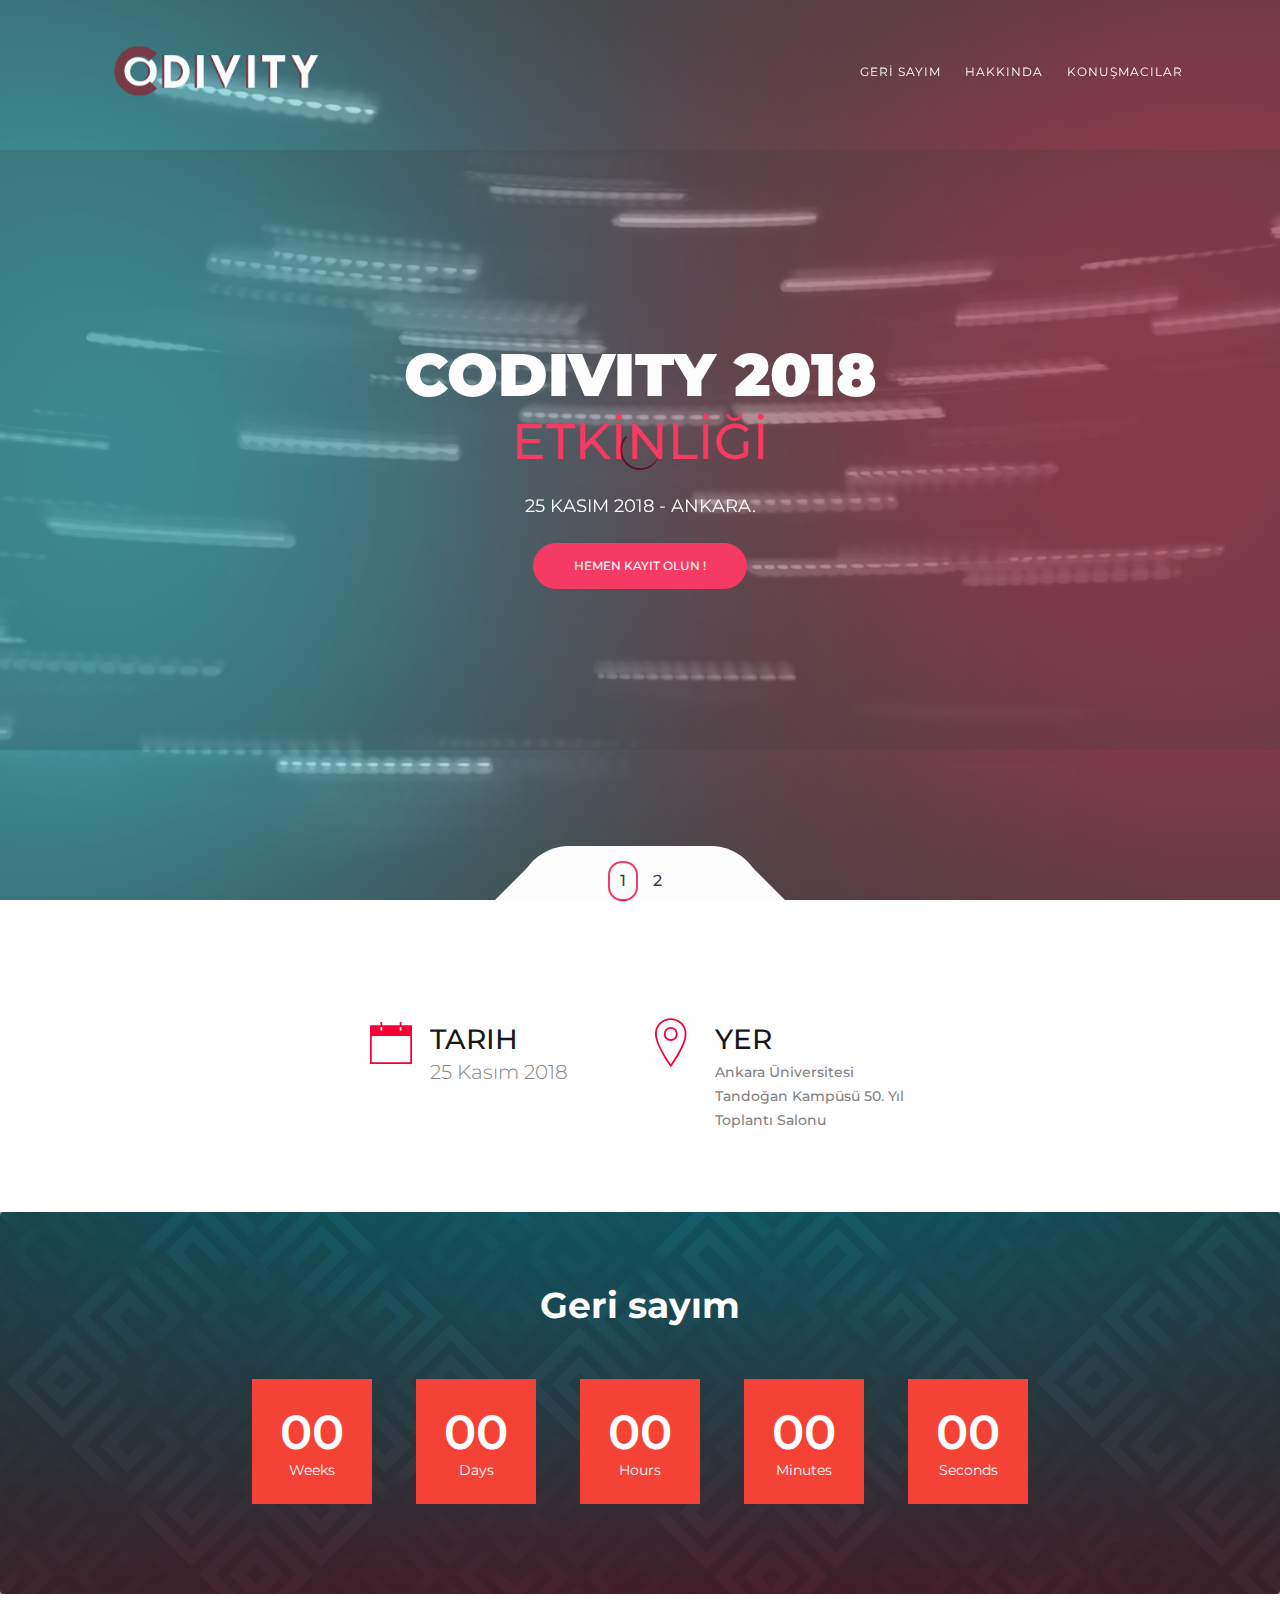
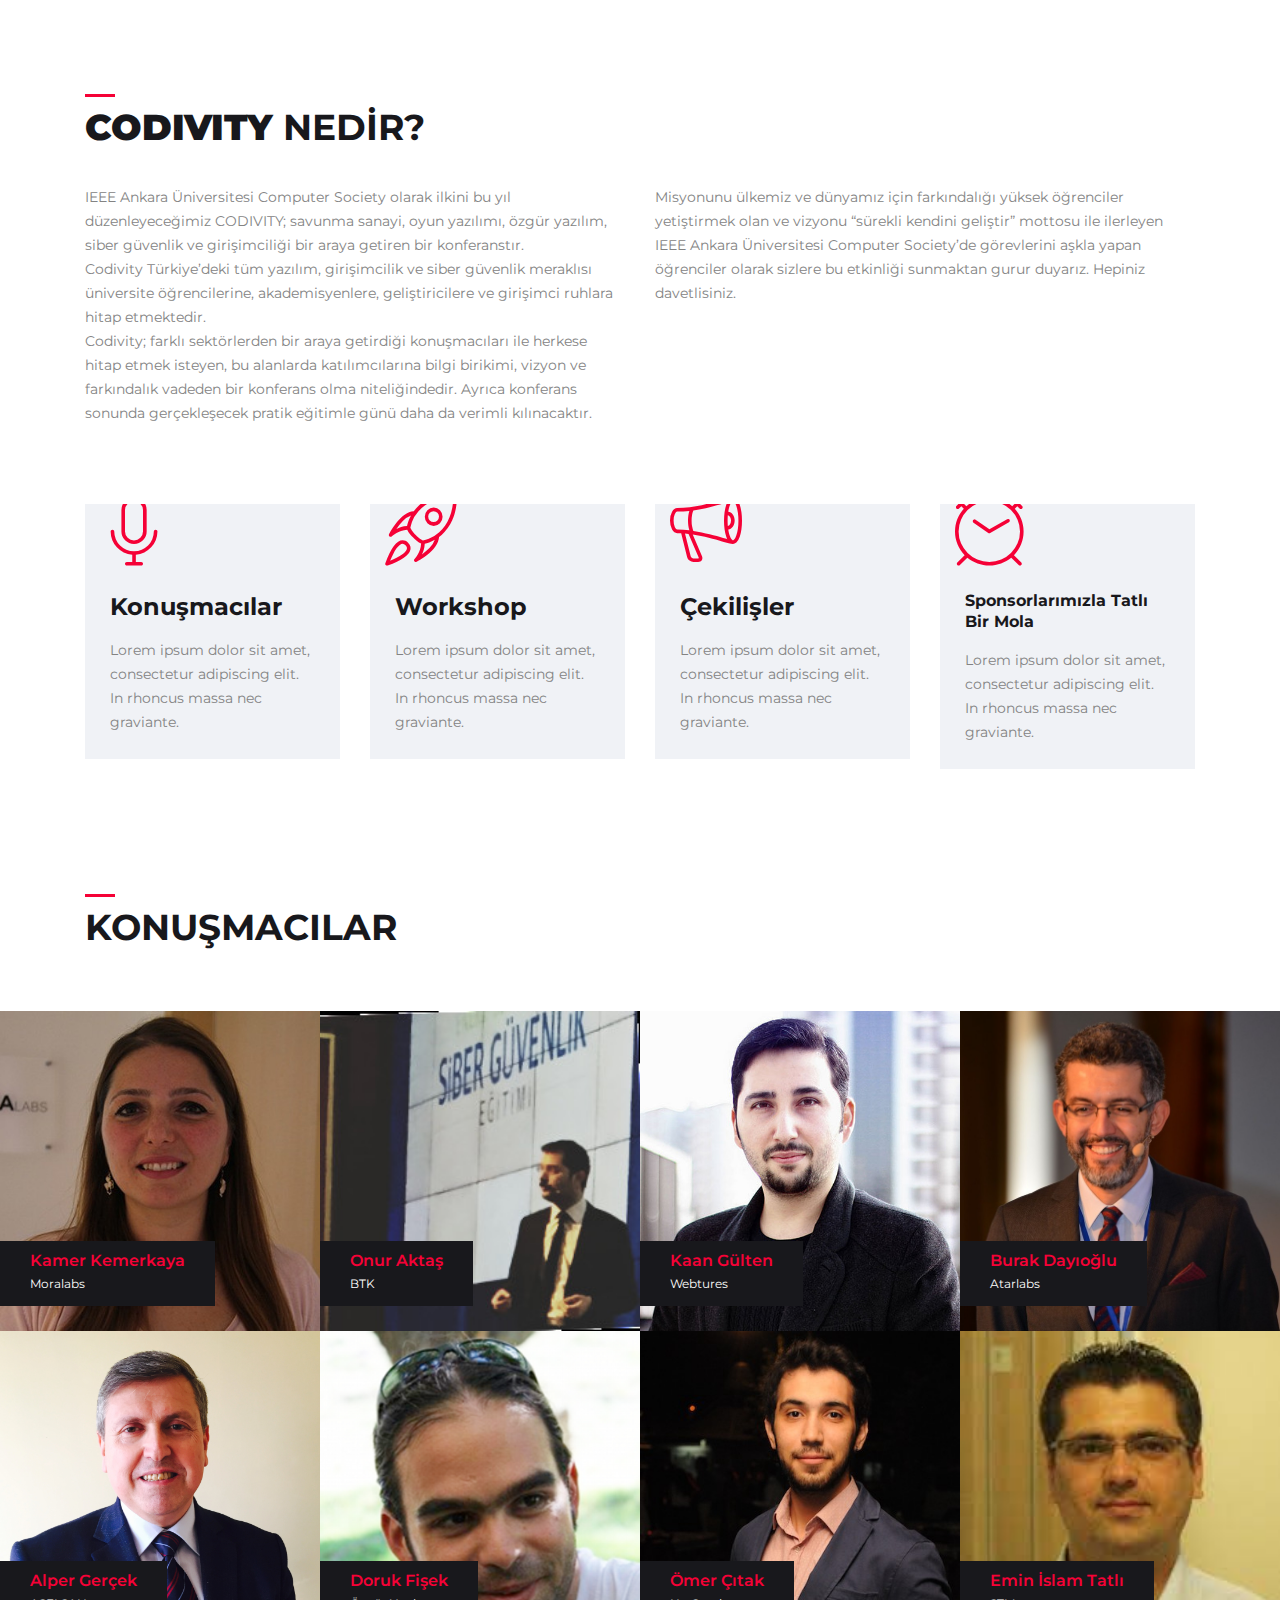
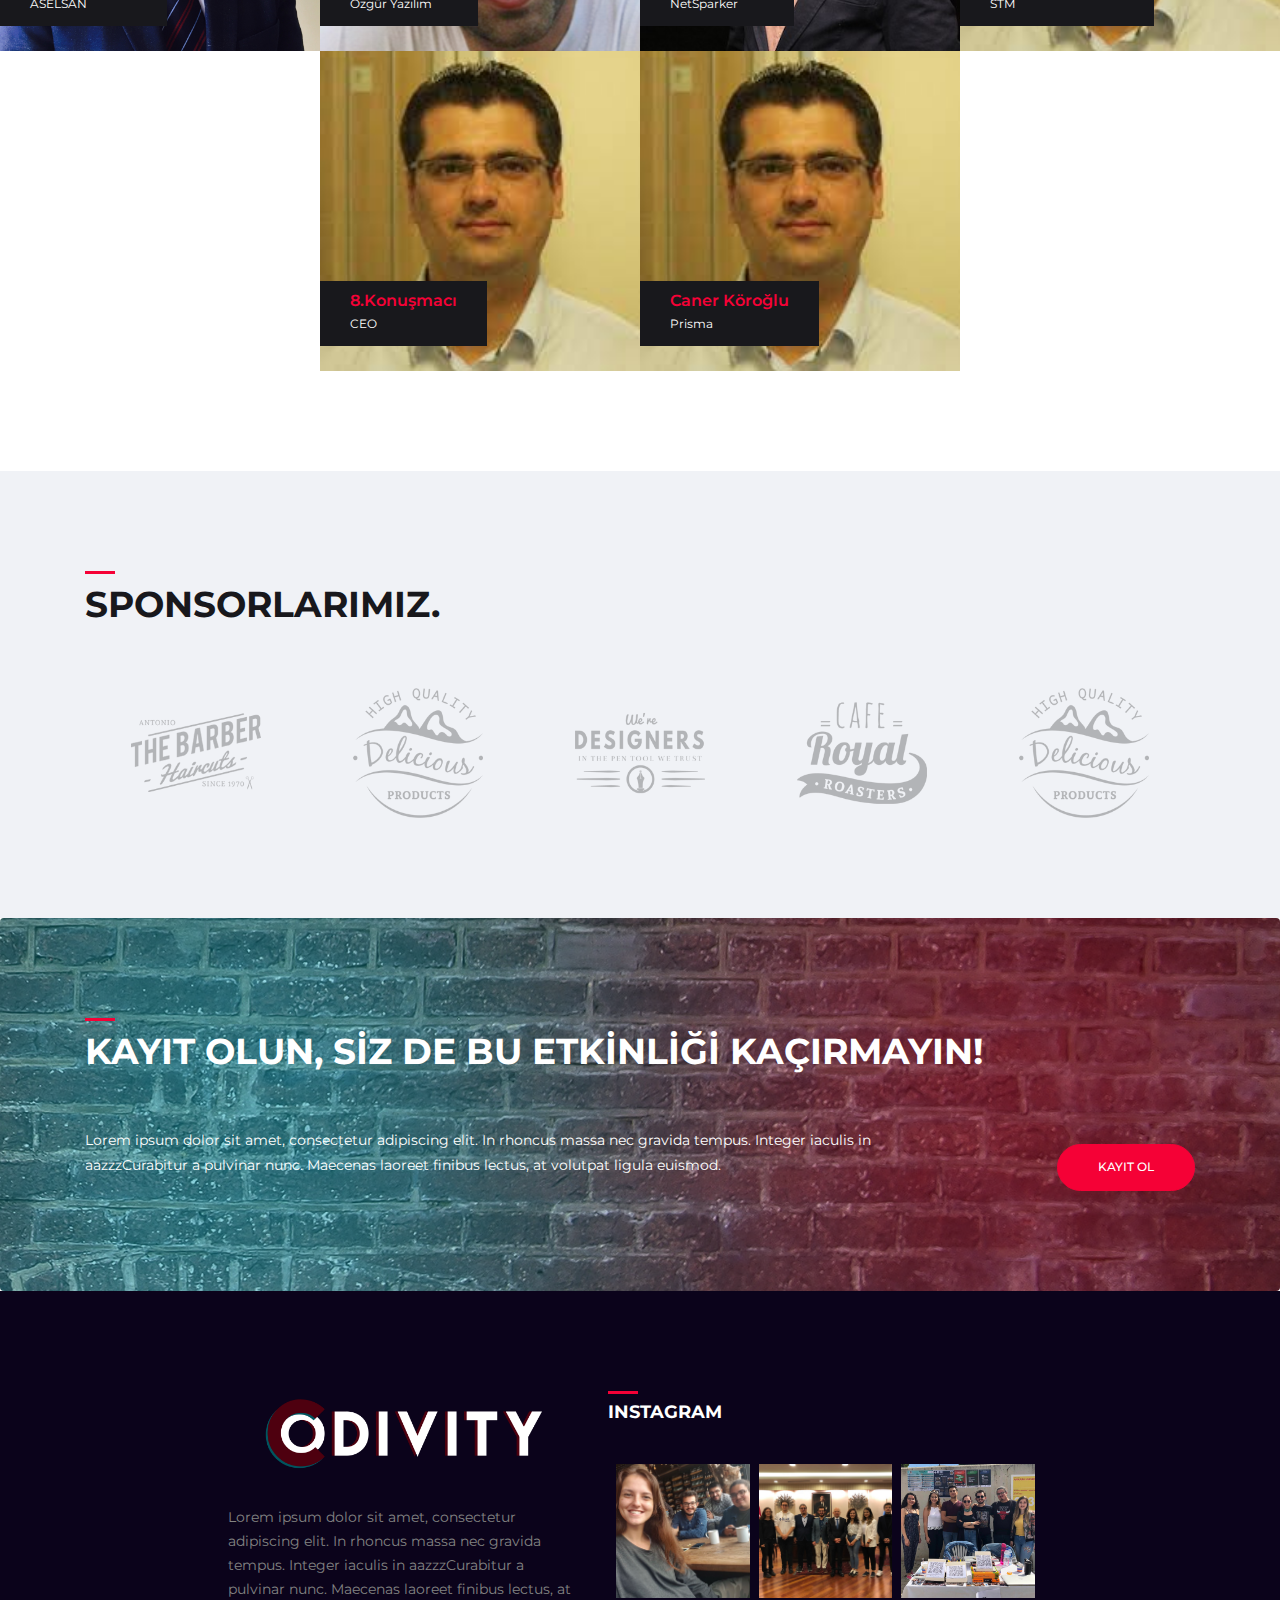
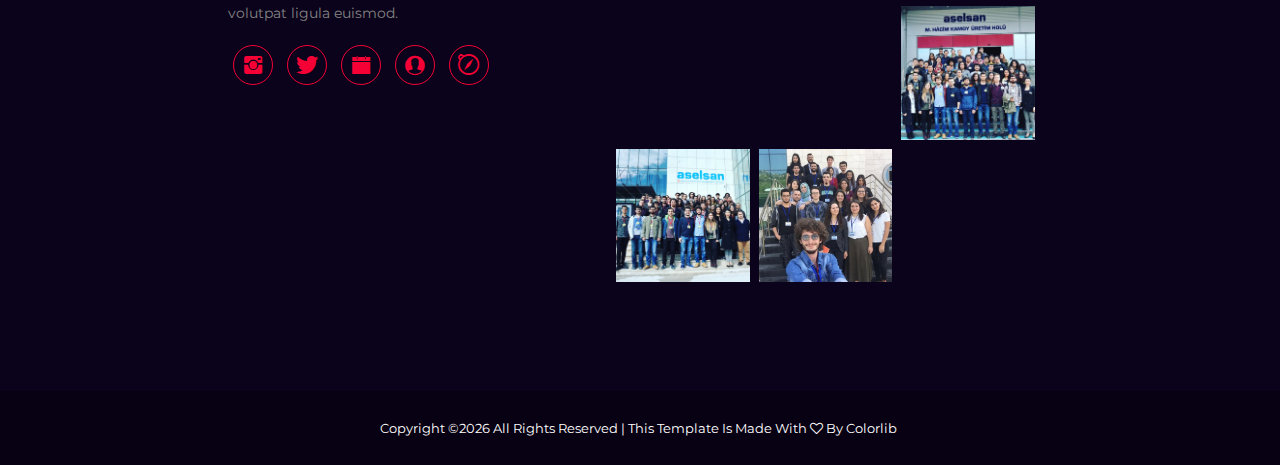
==== index.html @ 84aa6762 "Konuşmacılar" ====
<!DOCTYPE html>
<html lang="en">
<head>
    <!-- ========== Meta Tags ========== -->
    <meta charset="UTF-8">

    <meta name="author" content="ColorLib">
    <meta name="viewport" content="width=device-width, initial-scale=1, maximum-scale=1">
    <!-- ========== Title ========== -->
    <title> Codivity </title>

    <!-- ========== STYLESHEETS ========== -->
    <!-- Bootstrap CSS -->
    <link href="assets/css/bootstrap.min.css" rel="stylesheet">

    <!-- Fonts Icon CSS -->
    <link href="assets/css/font-awesome.min.css" rel="stylesheet">
    <link href="assets/css/et-line.css" rel="stylesheet">
    <link href="assets/css/ionicons.min.css" rel="stylesheet">
    <!-- Carousel CSS -->

    <link href="assets/css/owl.carousel.min.css" rel="stylesheet">
    <link href="assets/css/owl.theme.default.min.css" rel="stylesheet">
    <!-- Animate CSS -->

    <link rel="stylesheet" href="assets/css/animate.min.css">

    <!-- Custom styles for this template -->
    <link href="assets/css/main.css" rel="stylesheet">
</head>
<body>
<div class="loader">
    <div class="loader-outter"></div>
    <div class="loader-inner"></div>
</div>

<!--header start here -->
<header class="header navbar fixed-top navbar-expand-md">
    <div class="container">
        <a class="navbar-brand logo">
            <img src="assets/img/codivity_logo_small.png" alt="Codivity"/>
        </a>
        <button class="navbar-toggler" type="button" data-toggle="collapse" data-target="#headernav" aria-expanded="false" aria-label="Toggle navigation">
            <span class="lnr lnr-text-align-right"></span>
        </button>
        <div class="collapse navbar-collapse flex-sm-row-reverse" id="headernav">
            <ul class=" nav navbar-nav menu">
                <li class="nav-item">
                    <a class="nav-link " href="#C">gerİ sayım</a>
                </li>
                <li class="nav-item">
                    <a class="nav-link " href="#A">Hakkında</a>
                </li>
                <li class="nav-item">
                    <a class="nav-link " href="#S">Konuşmacılar</a>
                </li>
            </ul>
        </div>
    </div>
</header>
<!--header end here-->

<!--cover section slider -->
<section class="home-cover">
    <div class="cover_slider owl-carousel owl-theme">
        <div class="cover_item" style="background: url('assets/img/bg/slider1.png');">
             <div class="slider_content">
                <div class="slider-content-inner">
                    <div class="container">
                        <div class="slider-content-center">
                            <h2 class="cover-title">
                                Codivity 2018
                            </h2>
                            <h3 class="cover-xl-text">Etkİnlİğİ</h3>
                            <p class="cover-date">
                                25 Kasım 2018 - Ankara.
                            </p>
                            <a href="#" class=" btn btn-primary btn-rounded" >
                                Hemen Kayıt Olun !
                            </a>
                        </div>
                    </div>
                </div>
            </div>
        </div>
        <div class="cover_item" style="background: url('assets/img/bg/slider1.png');">
            <div class="slider_content">
                <div class="slider-content-inner">
                    <div class="container">
                        <div class="slider-content-left">
                            <h2 class="cover-title">
                                Aramızda sİzlerİ de
                            </h2>
                            <strong class="cover-xl-text">görmeyİ çok İsterİz.</strong>
                            <p> </p>

                        </div>
                    </div>
                </div>
            </div>
        </div>
    </div>
    <div class="cover_nav">
        <ul class="cover_dots">
            <li class="active" data="0"><span>1</span></li>
            <li  data="1"><span>2</span></li>
            <li  data="2"><span>3</span></li>
        </ul>
    </div>
</section>
<!--cover section slider end -->

<!--event info -->
<section class="pt20 pb80">
    <div class="container">
        <div class="row justify-content-center">
            <div class="col-6 col-md-3  ">
                <div class="icon_box_two">
                    <i class="ion-ios-calendar-outline"></i>
                    <div class="content">

                        <h5 class="box_title" style="font-size: 28px;">
                            Tarih
                        </h5>
                        <p style="font-weight: 300; font-size: 20px;">
                            25 Kasım 2018
                        </p>
                    </div>
                </div>
            </div>

            <div class="col-6 col-md-3  ">
                <div class="icon_box_two">
                    <i class="ion-ios-location-outline"></i>
                    <div class="content">
                        <h5 class="box_title" style="font-size: 28px;">
                            Yer
                        </h5>
                        <p>
                            Ankara Üniversitesi Tandoğan Kampüsü 50. Yıl Toplantı Salonu
                        </p>
                    </div>
                </div>
            </div>
        </div>
    </div>
</section>
<!--event info end -->


<!--event countdown -->
<section id="C"; class="bg-img pt70 pb70" style="background-image: url('assets/img/bg/bg-img1.png');">
    <div class="overlay_dark"></div>
    <div class="container">
        <div class="row justify-content-center">
            <div class="col-12 col-md-10">
                <h3 class="mb30 text-center color-light">Geri sayım</h3>
                <div class="countdown"></div>
            </div>
        </div>
    </div>
</section>
<!--event count down end-->


<!--about the event -->
<section id="A"; class="pt100 pb100">
    <div class="container">
        <div class="section_title">
            <h3 class="title ">
                <b>Codivity</b> Nedİr?
            </h3>
        </div>
        <div class="row justify-content-center">
            <div class="col-12 col-md-6">
                <p>
                        IEEE Ankara Üniversitesi Computer Society olarak ilkini bu yıl düzenleyeceğimiz CODIVITY; savunma sanayi, oyun yazılımı, özgür yazılım, siber güvenlik ve girişimciliği bir araya getiren bir konferanstır. <br>

                        Codivity Türkiye’deki tüm yazılım, girişimcilik ve siber güvenlik meraklısı üniversite öğrencilerine, akademisyenlere, geliştiricilere ve girişimci ruhlara hitap etmektedir. <br>

                        Codivity; farklı sektörlerden bir araya getirdiği konuşmacıları ile herkese hitap etmek isteyen, bu alanlarda katılımcılarına bilgi birikimi, vizyon ve farkındalık vadeden bir konferans olma niteliğindedir. Ayrıca konferans sonunda gerçekleşecek pratik eğitimle günü daha da verimli kılınacaktır. <br>

                         <br>

                </p>
            </div>
            <div class="col-12 col-md-6">
                <p>
                        Misyonunu ülkemiz ve dünyamız için farkındalığı yüksek öğrenciler yetiştirmek olan ve vizyonu “sürekli kendini geliştir” mottosu ile ilerleyen IEEE Ankara Üniversitesi Computer Society’de görevlerini aşkla yapan öğrenciler olarak sizlere bu etkinliği sunmaktan gurur duyarız.
                        Hepiniz davetlisiniz.
                </p>
            </div>
        </div>

        <!--event features-->
        <div class="row justify-content-center mt30">
            <div class="col-12 col-md-6 col-lg-3">
                <div class="icon_box_one">
                    <i class="lnr lnr-mic"></i>
                    <div class="content">
                        <h4>Konuşmacılar</h4>
                        <p>
                            Lorem ipsum dolor sit amet, consectetur adipiscing elit. In rhoncus massa nec graviante.
                        </p>
                    </div>
                </div>
            </div>

            <div class="col-12 col-md-6 col-lg-3">
                <div class="icon_box_one">
                    <i class="lnr lnr-rocket"></i>
                    <div class="content">
                        <h4>Workshop</h4>
                        <p>
                            Lorem ipsum dolor sit amet, consectetur adipiscing elit. In rhoncus massa nec graviante.
                        </p>
                    </div>
                </div>
            </div>

            <div class="col-12 col-md-6 col-lg-3">
                <div class="icon_box_one">
                    <i class="lnr lnr-bullhorn"></i>
                    <div class="content">
                        <h4>Çekilişler</h4>
                        <p>
                            Lorem ipsum dolor sit amet, consectetur adipiscing elit. In rhoncus massa nec graviante.
                        </p>
                    </div>
                </div>
            </div>

            <div class="col-12 col-md-6 col-lg-3">
                <div class="icon_box_one">
                    <i class="lnr lnr-clock"></i>
                    <div class="content">
                        <h4 style="font-size:16px;">Sponsorlarımızla tatlı bir mola</h4>
                        <p style="margin-top:">
                            Lorem ipsum dolor sit amet, consectetur adipiscing elit. In rhoncus massa nec graviante.
                        </p>

                    </div>
                </div>
            </div>
        </div>
        <!--event features end-->
    </div>
</section>
<!--about the event end -->


<!--speaker section-->
<section id="S" class="pb100">
    <div class="container">
        <div class="section_title mb50">
            <h3 class="title">
               Konuşmacılar
            </h3>
        </div>
    </div>
    <div class="row justify-content-center no-gutters">

        <div class="col-md-3 col-sm-6">
            <div class="speaker_box">
                <div class="speaker_img">
                    <a href="https://www.linkedin.com/in/kamerkemerkaya" target=_blank><img src="assets/img/speakers/speaker1.png" alt="speaker name"></a>
                    <div class="info_box">
                        <h5 class="name">Kamer Kemerkaya</h5>
                        <p class="position">Moralabs</p>
                    </div>
                </div>
            </div>
        </div>

        <div class="col-md-3 col-sm-6">
            <div class="speaker_box">
                <div class="speaker_img">
                    <a href="https://www.linkedin.com/in/onuraktas/" target=_blank><img src="assets/img/speakers/speaker2.png" alt="speaker name"></a>
                    <div class="info_box">
                        <h5 class="name">Onur Aktaş</h5>
                        <p class="position">BTK</p>
                    </div>
                </div>
            </div>

        </div>

        <div class="col-md-3 col-sm-6">
            <div class="speaker_box">
                <div class="speaker_img">
                    <a href="https://www.linkedin.com/in/kaangulten" target=_blank><img src="assets/img/speakers/speaker3.png" alt="speaker name"></a>
                    <div class="info_box">
                        <h5 class="name">Kaan Gülten</h5>
                        <p class="position">Webtures</p>
                    </div>
                </div>
            </div>
        </div>

        <div class="col-md-3 col-sm-6">
            <div class="speaker_box">
                <div class="speaker_img">
                    <a href="https://www.linkedin.com/in/burakdayioglu" target=_blank><img src="assets/img/speakers/speaker4.png" alt="speaker name"></a>
                    <div class="info_box">
                        <h5 class="name">Burak Dayıoğlu</h5>
                        <p class="position">Atarlabs</p>
                    </div>
                </div>
            </div>
        </div>

        <div class="col-md-3 col-sm-6">
            <div class="speaker_box">
                <div class="speaker_img">
                    <a href="https://www.linkedin.com/in/alper-gerçek-75536443" target=_blank><img src="assets/img/speakers/speaker5.png" alt="speaker name"></a>
                    <div class="info_box">
                        <h5 class="name">Alper Gerçek</h5>
                        <p class="position">ASELSAN</p>
                    </div>
                </div>
            </div>
        </div>

        <div class="col-md-3 col-sm-6">
            <div class="speaker_box">
                <div class="speaker_img">
                    <a href="https://www.linkedin.com/in/doruk-fişek-b27a4b40" target=_blank><img src="assets/img/speakers/speaker6.png" alt="speaker name"></a>
                    <div class="info_box">
                        <h5 class="name">Doruk Fişek</h5>
                        <p class="position">Özgür Yazılım</p>
                    </div>
                </div>
            </div>
        </div>

        <div class="col-md-3 col-sm-6">
            <div class="speaker_box">
                <div class="speaker_img">
                    <a href="https://www.linkedin.com/in/ömer-çıtak-45a0386b" target=_blank><img src="assets/img/speakers/speaker7.png" alt="speaker name"></a>
                    <div class="info_box">
                        <h5 class="name">Ömer Çıtak</h5>
                        <p class="position">NetSparker</p>
                    </div>
                </div>
            </div>
        </div>

        <div class="col-md-3 col-sm-6">
            <div class="speaker_box">
                <div class="speaker_img">
                    <a href="#" target=_blank><img src="assets/img/speakers/speaker8.png" alt="speaker name"></a>
                    <div class="info_box">
                        <h5 class="name">Emin İslam Tatlı</h5>
                        <p class="position">STM</p>
                    </div>
                </div>
            </div>
        </div>

        <div class="col-md-3 col-sm-6">
          <div class="speaker_box">
              <div class="speaker_img">
                  <a href="#" target=_blank><img src="assets/img/speakers/speaker8.png" alt="speaker name"></a>
                  <div class="info_box">
                      <h5 class="name">8.Konuşmacı</h5>
                      <p class="position">CEO</p>
                  </div>
              </div>
          </div>
        </div>

        <div class="col-md-3 col-sm-6">
          <div class="speaker_box">
              <div class="speaker_img">
                  <a href="https://www.linkedin.com/in/cnrkrglu" target=_blank><img src="assets/img/speakers/speaker8.png" alt="speaker name"></a>
                  <div class="info_box">
                      <h5 class="name">Caner Köroğlu</h5>
                      <p class="position">Prisma</p>
                  </div>
              </div>
          </div>
        </div>
      </div>
</section>
<!--speaker section end -->

<!--brands section -->
<section class="bg-gray pt100 pb100">
    <div class="container">
        <div class="section_title mb50">
            <h3 class="title">
                Sponsorlarımız.
            </h3>
        </div>
        <div class="brand_carousel owl-carousel">
            <div class="brand_item text-center">
                <img src="assets/img/brands/b1.png" alt="brand">
            </div>
            <div class="brand_item text-center">
                <img src="assets/img/brands/b2.png" alt="brand">
            </div>

            <div class="brand_item text-center">
                <img src="assets/img/brands/b3.png" alt="brand">
            </div>
            <div class="brand_item text-center">
                <img src="assets/img/brands/b4.png" alt="brand">
            </div>
            <div class="brand_item text-center">
                <img src="assets/img/brands/b5.png" alt="brand">
            </div>
        </div>
    </div>
</section>
<!--brands section end-->

<!--get tickets section -->
<section class="bg-img pt100 pb100" style="background-image: url('assets/img/bg/tickets1.png');">
    <div class="container">
        <div class="section_title mb30">
            <h3 class="title color-light">
                Kayıt olun, sİz de bu etkİnlİğİ kaçırmayın!
            </h3>
        </div>
        <div class="row justify-content-center align-items-center">
            <div class="col-md-9 text-md-left text-center color-light">
                Lorem ipsum dolor sit amet, consectetur adipiscing elit. In rhoncus massa nec gravida tempus. Integer iaculis in aazzzCurabitur a pulvinar nunc. Maecenas laoreet finibus lectus, at volutpat ligula euismod.
            </div>
            <div class="col-md-3 text-md-right text-center">
                <a href="#" class="btn btn-primary btn-rounded mt30">Kayıt Ol</a>
            </div>
        </div>
    </div>
</section>
<!--get tickets section end-->

<!--footer start -->
<footer>
    <div class="container">
        <div class="row justify-content-center">

            <div class="col-md-4 col-12">
                <div class="footer_box">
                    <div class="footer_header">
                        <div class="footer_logo">
                            <img src="assets/img/codivity_logo_small.png" alt="logo">
                        </div>
                    </div>
                    <div class="footer_box_body">
                        <p>
                            Lorem ipsum dolor sit amet, consectetur adipiscing elit. In rhoncus massa nec gravida tempus. Integer iaculis in aazzzCurabitur a pulvinar nunc. Maecenas laoreet finibus lectus, at volutpat ligula euismod.
                        </p>
                        <ul class="footer_social">
                            <li>
                                <a href="https://www.instagram.com/ieee.ankara.cs" target = "_blank"><i class="ion-social-instagram"></i></a>
                            </li>
                            <li>
                                <a href="https://www.twitter.com/ieee_ankara_cs" target = "_blank"><i class="ion-social-twitter"></i></a>
                            </li>
                            <li>
                                <a href="#"><i class="ion-ios-calendar"></i></a>
                            </li>
                            <li>
                                <a href="#"><i class="ion-ios-contact"></i></a>
                            </li>
                            <li>
                                <a href="https://www.google.com.tr/maps/place/Ankara+University+Faculty+of+Pharmacy/@39.9356781,32.8324509,17z/data=!3m1!4b1!4m5!3m4!1s0x14d34ee65082c647:0xb838db77431fdbea!8m2!3d39.9356781!4d32.8346396" target = "_blank"><i class="ion-compass"></i></a>
                            </li>
                        </ul>
                    </div>
                </div>
            </div>

            <div class="col-12 col-md-5">
                <div class="footer_box">
                    <div class="footer_header">
                        <h4 class="footer_title">
                            instagram
                        </h4>
                    </div>
                    <div class="footer_box_body">
                        <ul class="instagram_list">
                            <li>
                                <a href="https://www.instagram.com/p/Bo3kLGNnGhm/?taken-by=ieee.ankara.cs">
                                    <img src="assets/img/cleander/inst1.png" alt="instagram">
                                </a>
                            </li>
                            <li>
                                <a href="https://www.instagram.com/p/Bo_qmfmnFxr/?taken-by=ieee.ankara.cs">
                                    <img src="assets/img/cleander/inst2.png" alt="instagram">
                                </a>
                            </li>
                            <li>
                                <a href="https://www.instagram.com/p/BoQ2RjinAdV/?taken-by=ieee.ankara.cs">
                                    <img src="assets/img/cleander/inst3.png" alt="instagram">
                                </a>
                            </li>
                            <li>
                                <a href="https://www.instagram.com/p/BgZSJXiDM5F/?taken-by=ieee.ankara.cs">
                                    <img src="assets/img/cleander/inst4.png" alt="instagram">
                                </a>
                            </li>
                            <li>
                                <a href="https://www.instagram.com/p/BcdKLSYFII-/?taken-by=ieee.ankara.cs">
                                    <img src="assets/img/cleander/inst5.png" alt="instagram">
                                </a>
                            </li>
                            <li>
                                <a href="https://www.instagram.com/p/BgZSJXiDM5F/?taken-by=ieee.ankara.cs">
                                    <img src="assets/img/cleander/inst6.png" alt="instagram">
                                </a>
                            </li>
                        </ul>
                    </div>
                </div>
            </div>
        </div>
    </div>
</footer>
<div class="copyright_footer">
    <div class="container">
        <div class="row justify-content-center">
            <div class="col-md-6 col-12">
                <p><!-- Link back to Colorlib can't be removed. Template is licensed under CC BY 3.0. -->
Copyright &copy;<script>document.write(new Date().getFullYear());</script> All rights reserved | This template is made with <i class="fa fa-heart-o" aria-hidden="true"></i> by <a href="https://colorlib.com" target="_blank">Colorlib</a>
<!-- Link back to Colorlib can't be removed. Template is licensed under CC BY 3.0. --></p>
        </div>
    </div>
</div>
<!--footer end -->

<!-- jquery -->
<script src="assets/js/jquery.min.js"></script>
<!-- bootstrap -->
<script src="assets/js/popper.js"></script>
<script src="assets/js/bootstrap.min.js"></script>
<script src="assets/js/waypoints.min.js"></script>
<!--slick carousel -->
<script src="assets/js/owl.carousel.min.js"></script>
<!--parallax -->
<script src="assets/js/parallax.min.js"></script>
<!--Counter up -->
<script src="assets/js/jquery.counterup.min.js"></script>
<!--Counter down -->
<script src="assets/js/jquery.countdown.min.js"></script>
<!-- WOW JS -->
<script src="assets/js/wow.min.js"></script>
<!-- Custom js -->
<script src="assets/js/main.js"></script>
</body>
</html>
---- assets/css/et-line.css ----
@font-face{font-family:et-line;src:url(../fonts/et-line.eot);src:url(../fonts/et-line.eot?#iefix) format('embedded-opentype'),url(../fonts/et-line.woff) format('woff'),url(../fonts/et-line.ttf) format('truetype'),url(../fonts/et-line.svg#et-line) format('svg');font-weight:400;font-style:normal}[data-icon]:before{font-family:et-line;content:attr(data-icon);speak:none;font-weight:400;font-variant:normal;text-transform:none;line-height:1;-webkit-font-smoothing:antialiased;-moz-osx-font-smoothing:grayscale;display:inline-block}.icon-adjustments,.icon-alarmclock,.icon-anchor,.icon-aperture,.icon-attachment,.icon-bargraph,.icon-basket,.icon-beaker,.icon-bike,.icon-book-open,.icon-briefcase,.icon-browser,.icon-calendar,.icon-camera,.icon-caution,.icon-chat,.icon-circle-compass,.icon-clipboard,.icon-clock,.icon-cloud,.icon-compass,.icon-desktop,.icon-dial,.icon-document,.icon-documents,.icon-download,.icon-dribbble,.icon-edit,.icon-envelope,.icon-expand,.icon-facebook,.icon-flag,.icon-focus,.icon-gears,.icon-genius,.icon-gift,.icon-global,.icon-globe,.icon-googleplus,.icon-grid,.icon-happy,.icon-hazardous,.icon-heart,.icon-hotairballoon,.icon-hourglass,.icon-key,.icon-laptop,.icon-layers,.icon-lifesaver,.icon-lightbulb,.icon-linegraph,.icon-linkedin,.icon-lock,.icon-magnifying-glass,.icon-map,.icon-map-pin,.icon-megaphone,.icon-mic,.icon-mobile,.icon-newspaper,.icon-notebook,.icon-paintbrush,.icon-paperclip,.icon-pencil,.icon-phone,.icon-picture,.icon-pictures,.icon-piechart,.icon-presentation,.icon-pricetags,.icon-printer,.icon-profile-female,.icon-profile-male,.icon-puzzle,.icon-quote,.icon-recycle,.icon-refresh,.icon-ribbon,.icon-rss,.icon-sad,.icon-scissors,.icon-scope,.icon-search,.icon-shield,.icon-speedometer,.icon-strategy,.icon-streetsign,.icon-tablet,.icon-target,.icon-telescope,.icon-toolbox,.icon-tools,.icon-tools-2,.icon-trophy,.icon-tumblr,.icon-twitter,.icon-upload,.icon-video,.icon-wallet,.icon-wine{font-family:et-line;speak:none;font-style:normal;font-weight:400;font-variant:normal;text-transform:none;line-height:1;-webkit-font-smoothing:antialiased;-moz-osx-font-smoothing:grayscale;display:inline-block}.icon-mobile:before{content:"\e000"}.icon-laptop:before{content:"\e001"}.icon-desktop:before{content:"\e002"}.icon-tablet:before{content:"\e003"}.icon-phone:before{content:"\e004"}.icon-document:before{content:"\e005"}.icon-documents:before{content:"\e006"}.icon-search:before{content:"\e007"}.icon-clipboard:before{content:"\e008"}.icon-newspaper:before{content:"\e009"}.icon-notebook:before{content:"\e00a"}.icon-book-open:before{content:"\e00b"}.icon-browser:before{content:"\e00c"}.icon-calendar:before{content:"\e00d"}.icon-presentation:before{content:"\e00e"}.icon-picture:before{content:"\e00f"}.icon-pictures:before{content:"\e010"}.icon-video:before{content:"\e011"}.icon-camera:before{content:"\e012"}.icon-printer:before{content:"\e013"}.icon-toolbox:before{content:"\e014"}.icon-briefcase:before{content:"\e015"}.icon-wallet:before{content:"\e016"}.icon-gift:before{content:"\e017"}.icon-bargraph:before{content:"\e018"}.icon-grid:before{content:"\e019"}.icon-expand:before{content:"\e01a"}.icon-focus:before{content:"\e01b"}.icon-edit:before{content:"\e01c"}.icon-adjustments:before{content:"\e01d"}.icon-ribbon:before{content:"\e01e"}.icon-hourglass:before{content:"\e01f"}.icon-lock:before{content:"\e020"}.icon-megaphone:before{content:"\e021"}.icon-shield:before{content:"\e022"}.icon-trophy:before{content:"\e023"}.icon-flag:before{content:"\e024"}.icon-map:before{content:"\e025"}.icon-puzzle:before{content:"\e026"}.icon-basket:before{content:"\e027"}.icon-envelope:before{content:"\e028"}.icon-streetsign:before{content:"\e029"}.icon-telescope:before{content:"\e02a"}.icon-gears:before{content:"\e02b"}.icon-key:before{content:"\e02c"}.icon-paperclip:before{content:"\e02d"}.icon-attachment:before{content:"\e02e"}.icon-pricetags:before{content:"\e02f"}.icon-lightbulb:before{content:"\e030"}.icon-layers:before{content:"\e031"}.icon-pencil:before{content:"\e032"}.icon-tools:before{content:"\e033"}.icon-tools-2:before{content:"\e034"}.icon-scissors:before{content:"\e035"}.icon-paintbrush:before{content:"\e036"}.icon-magnifying-glass:before{content:"\e037"}.icon-circle-compass:before{content:"\e038"}.icon-linegraph:before{content:"\e039"}.icon-mic:before{content:"\e03a"}.icon-strategy:before{content:"\e03b"}.icon-beaker:before{content:"\e03c"}.icon-caution:before{content:"\e03d"}.icon-recycle:before{content:"\e03e"}.icon-anchor:before{content:"\e03f"}.icon-profile-male:before{content:"\e040"}.icon-profile-female:before{content:"\e041"}.icon-bike:before{content:"\e042"}.icon-wine:before{content:"\e043"}.icon-hotairballoon:before{content:"\e044"}.icon-globe:before{content:"\e045"}.icon-genius:before{content:"\e046"}.icon-map-pin:before{content:"\e047"}.icon-dial:before{content:"\e048"}.icon-chat:before{content:"\e049"}.icon-heart:before{content:"\e04a"}.icon-cloud:before{content:"\e04b"}.icon-upload:before{content:"\e04c"}.icon-download:before{content:"\e04d"}.icon-target:before{content:"\e04e"}.icon-hazardous:before{content:"\e04f"}.icon-piechart:before{content:"\e050"}.icon-speedometer:before{content:"\e051"}.icon-global:before{content:"\e052"}.icon-compass:before{content:"\e053"}.icon-lifesaver:before{content:"\e054"}.icon-clock:before{content:"\e055"}.icon-aperture:before{content:"\e056"}.icon-quote:before{content:"\e057"}.icon-scope:before{content:"\e058"}.icon-alarmclock:before{content:"\e059"}.icon-refresh:before{content:"\e05a"}.icon-happy:before{content:"\e05b"}.icon-sad:before{content:"\e05c"}.icon-facebook:before{content:"\e05d"}.icon-twitter:before{content:"\e05e"}.icon-googleplus:before{content:"\e05f"}.icon-rss:before{content:"\e060"}.icon-tumblr:before{content:"\e061"}.icon-linkedin:before{content:"\e062"}.icon-dribbble:before{content:"\e063"}
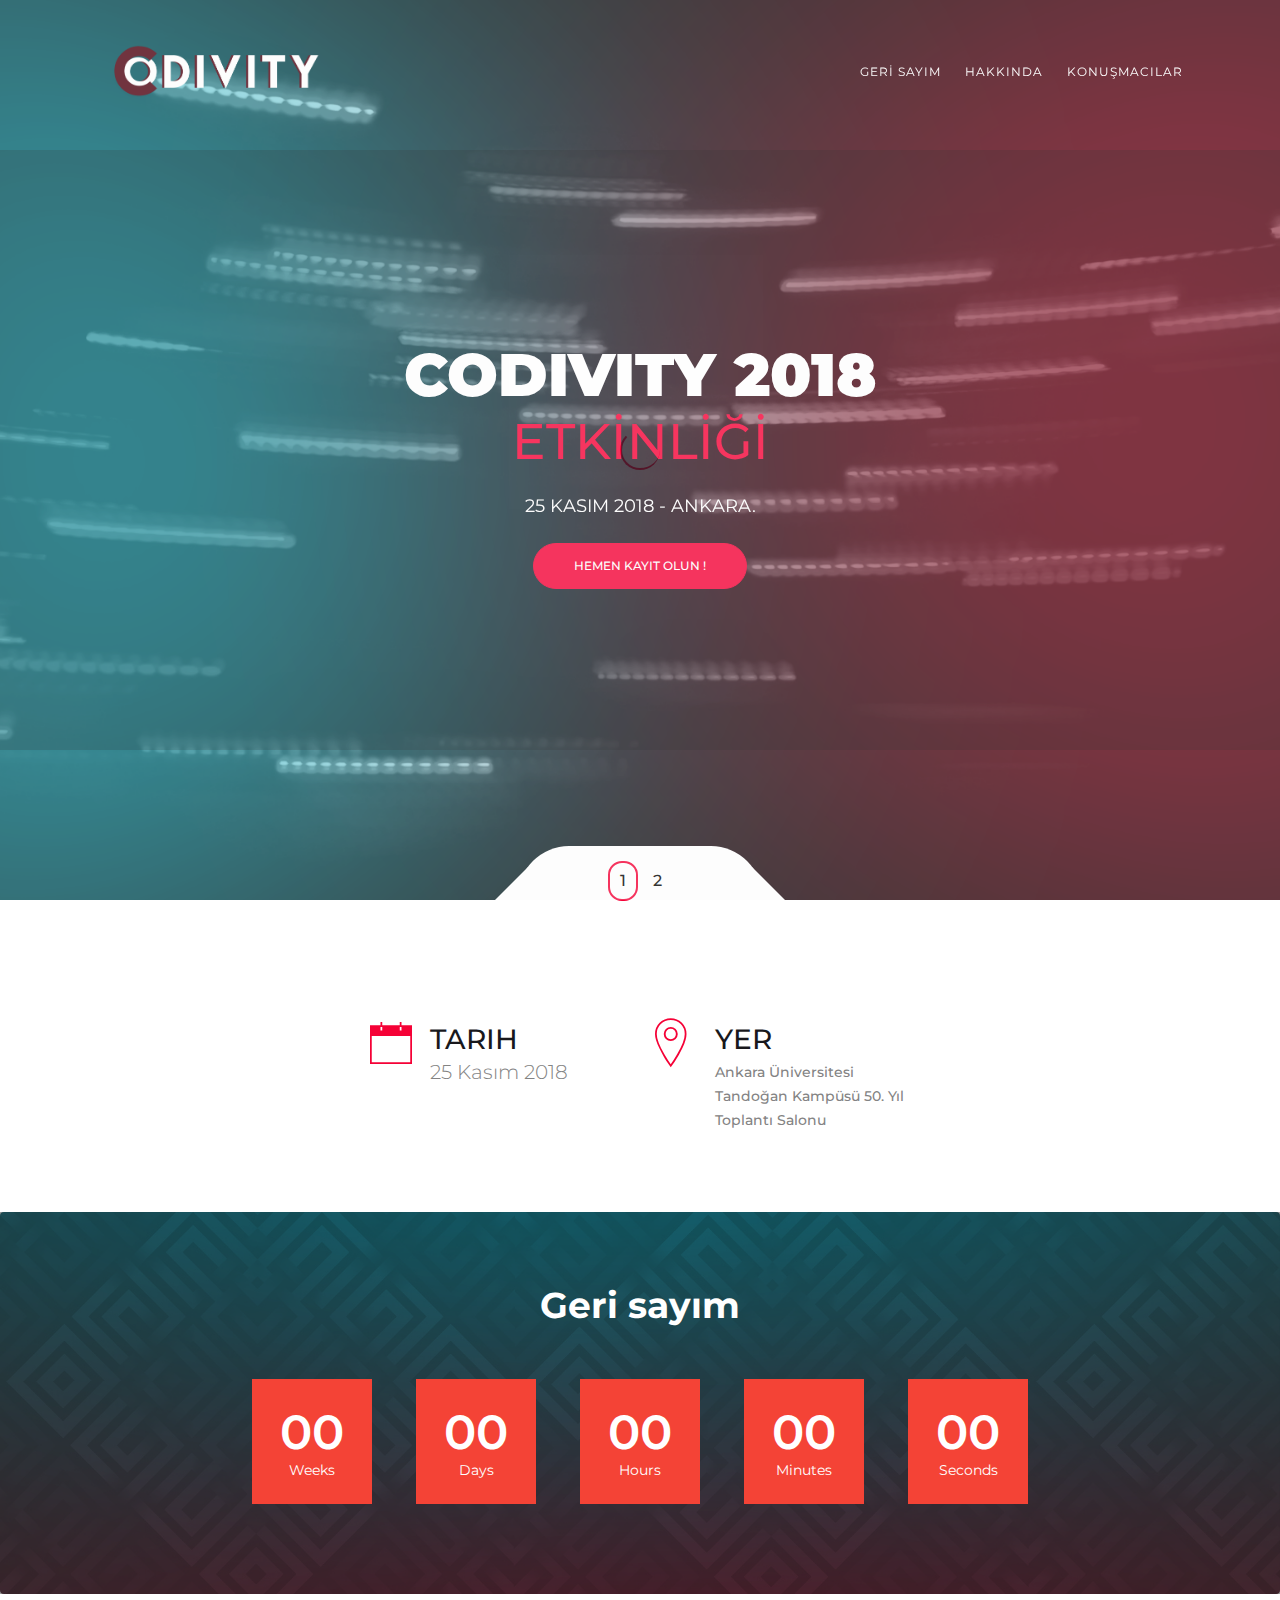
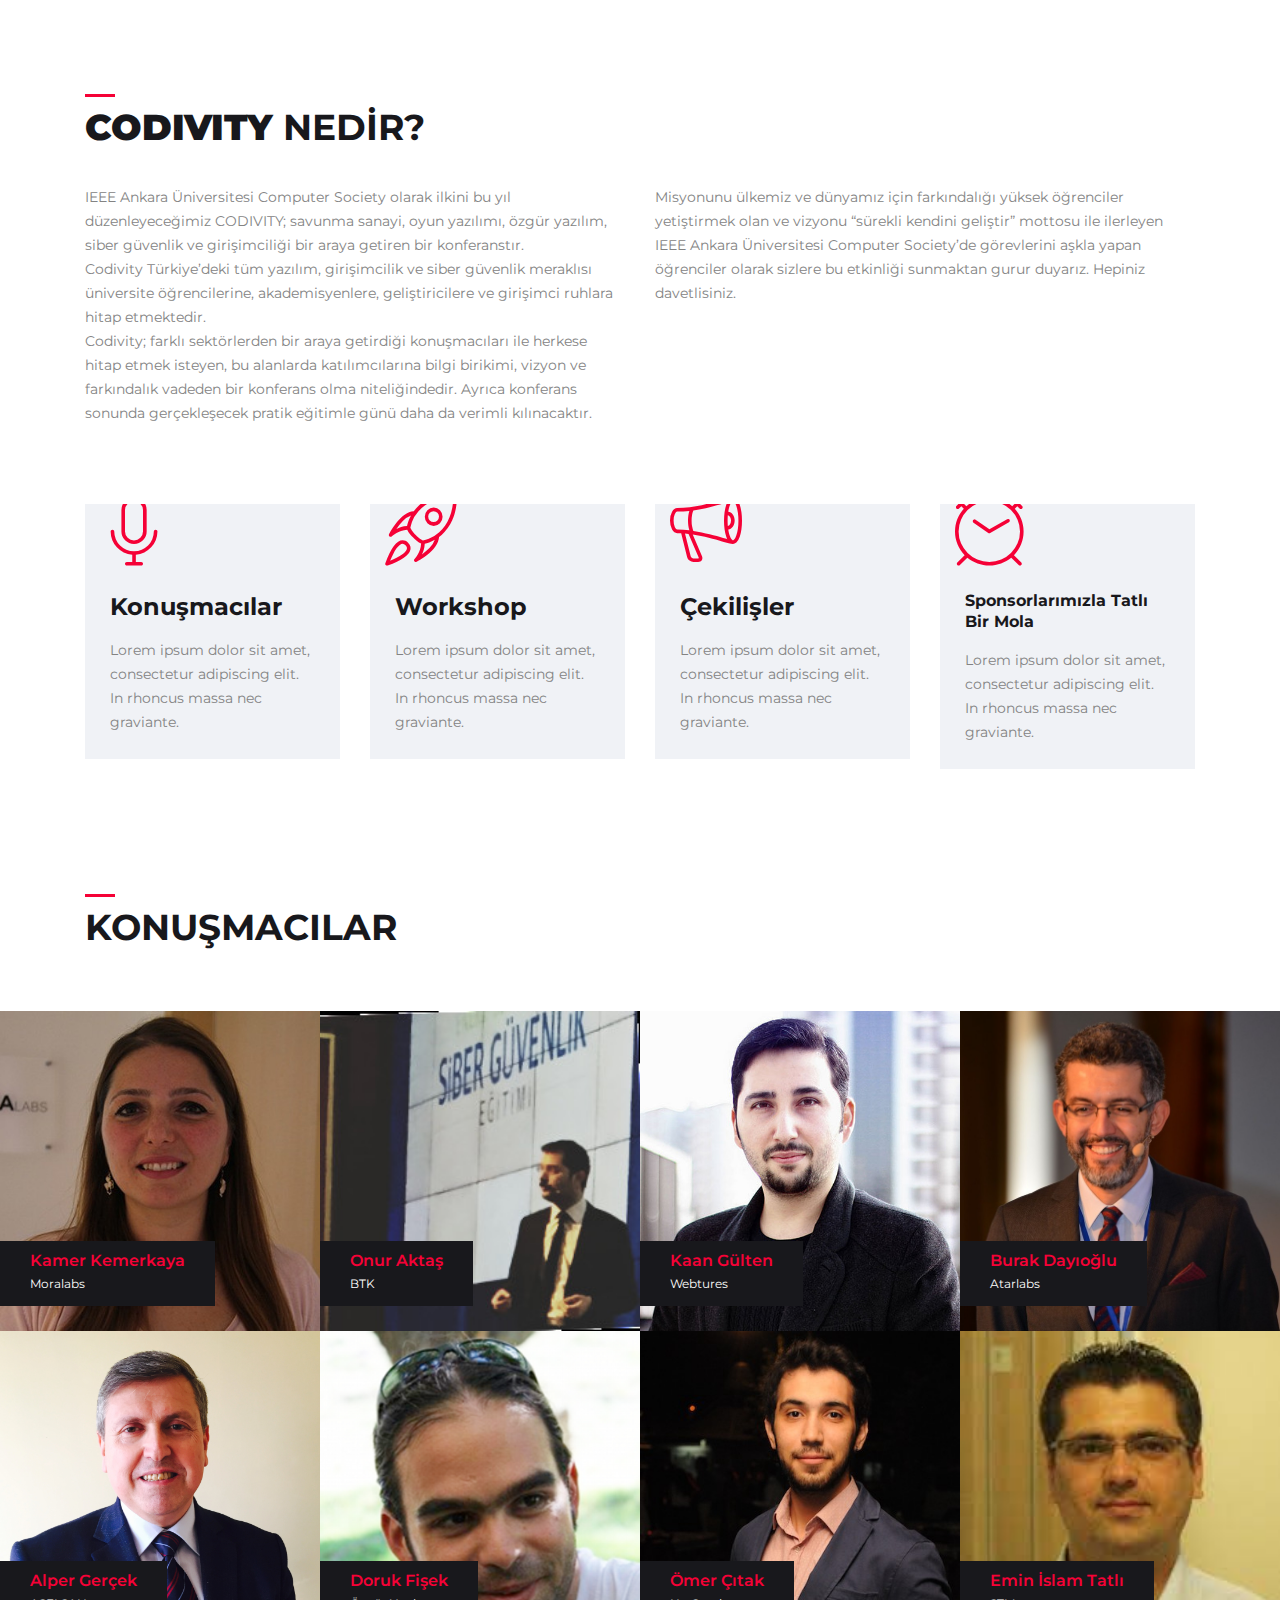
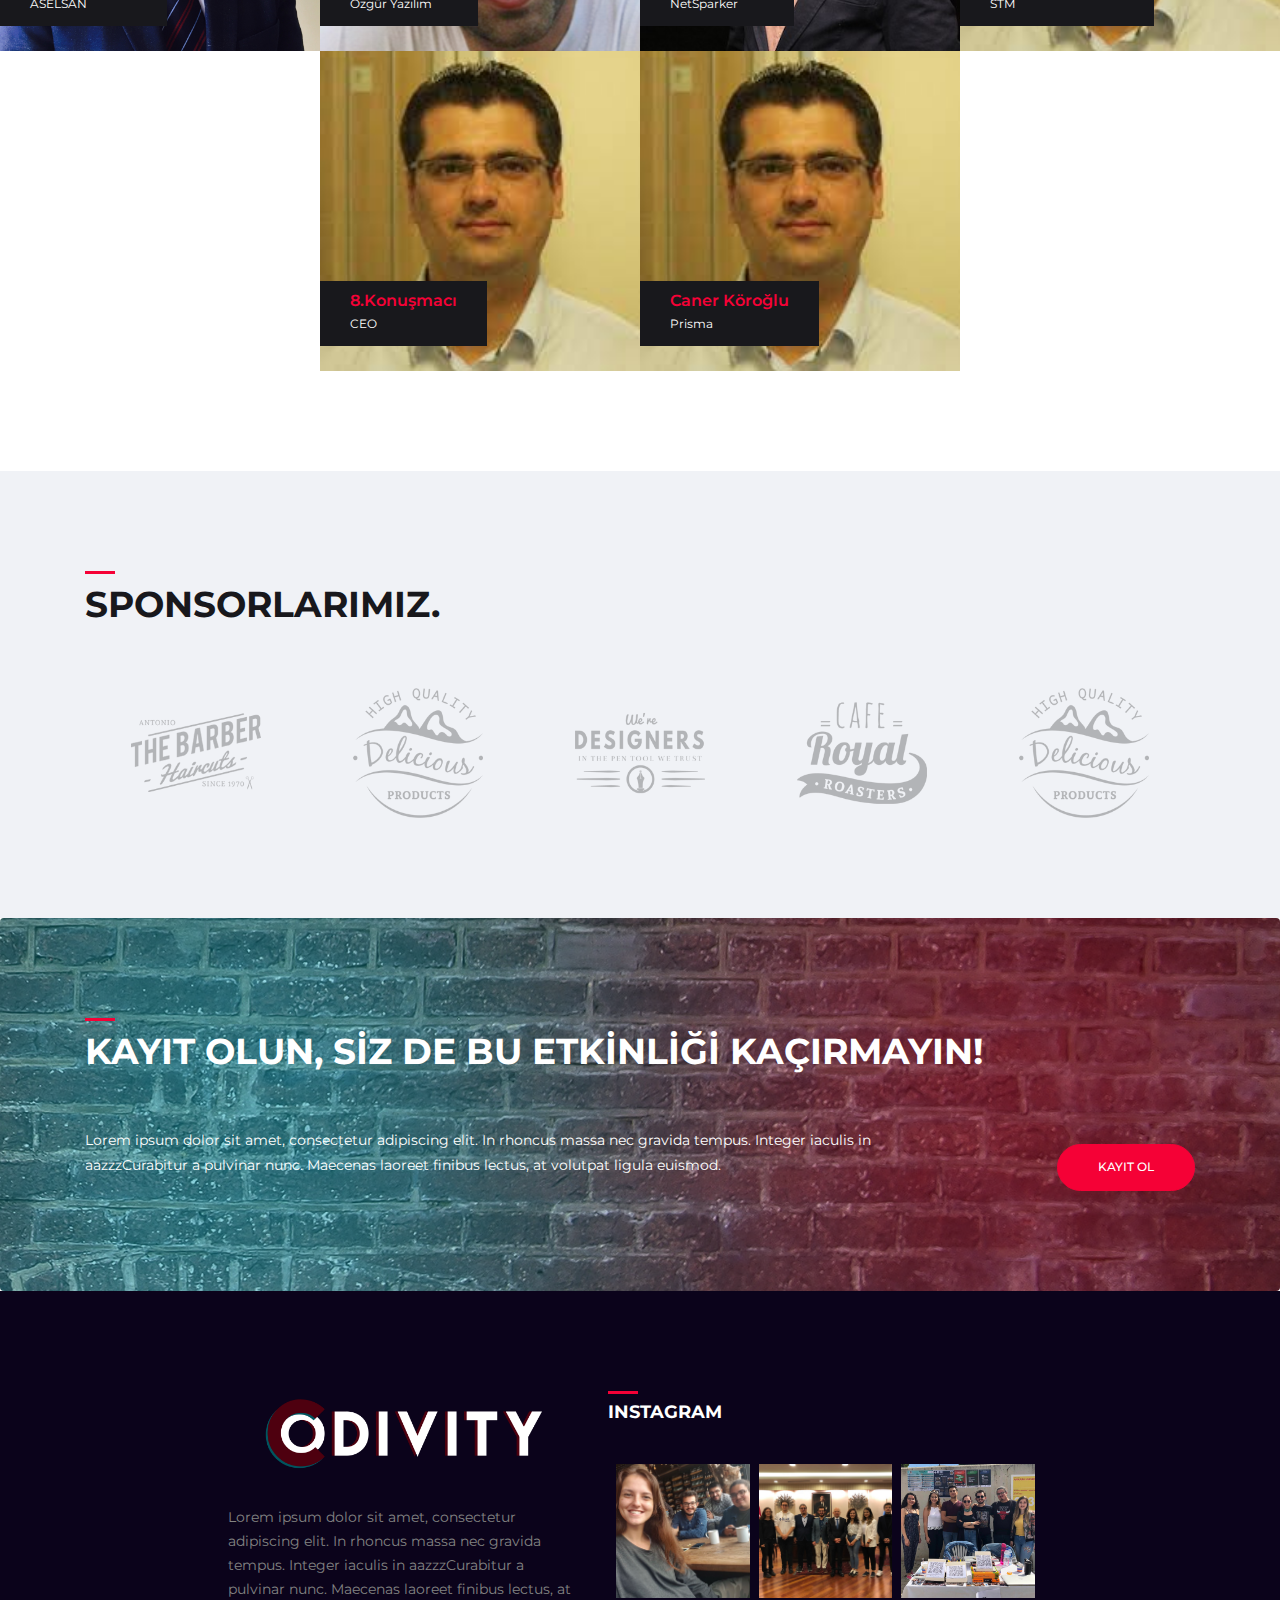
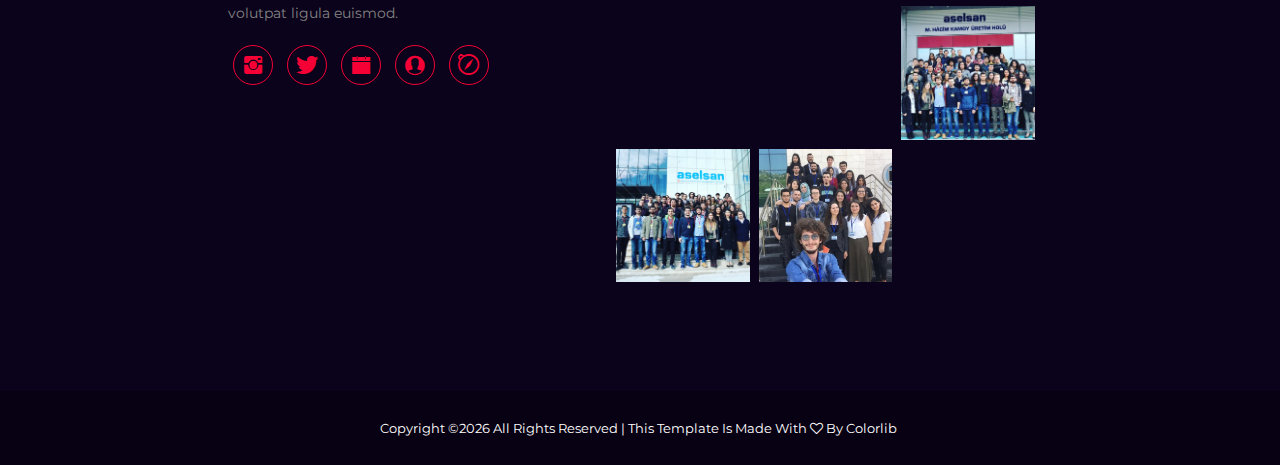
==== commit bfd5293d: "Merge branch 'origin/branch-2' of https://github.com/codivityankara/codivity.org into origin/branch-" ====
--- a/index.html
+++ b/index.html
@@ -8,6 +8,7 @@
     <meta name="viewport" content="width=device-width, initial-scale=1, maximum-scale=1">
     <!-- ========== Title ========== -->
     <title> Codivity </title>
+    <link rel="icon" href="assets/img/logo/codivity_logo_small">
 
     <!-- ========== STYLESHEETS ========== -->
     <!-- Bootstrap CSS -->
@@ -38,7 +39,7 @@
 <header class="header navbar fixed-top navbar-expand-md">
     <div class="container">
         <a class="navbar-brand logo">
-            <img src="assets/img/codivity_logo_small.png" alt="Codivity"/>
+            <img src="assets/img/logo/codivity_logo.png" alt="Codivity"/>
         </a>
         <button class="navbar-toggler" type="button" data-toggle="collapse" data-target="#headernav" aria-expanded="false" aria-label="Toggle navigation">
             <span class="lnr lnr-text-align-right"></span>
@@ -63,7 +64,7 @@
 <!--cover section slider -->
 <section class="home-cover">
     <div class="cover_slider owl-carousel owl-theme">
-        <div class="cover_item" style="background: url('assets/img/bg/slider1.png');">
+        <div class="cover_item" style="background: url('assets/img/arkaplan/slider1.png');">
              <div class="slider_content">
                 <div class="slider-content-inner">
                     <div class="container">
@@ -75,7 +76,7 @@
                             <p class="cover-date">
                                 25 Kasım 2018 - Ankara.
                             </p>
-                            <a href="#" class=" btn btn-primary btn-rounded" >
+                            <a href="https://www.eventbrite.com/e/codivity-tickets-51568210907" class=" btn btn-primary btn-rounded" >
                                 Hemen Kayıt Olun !
                             </a>
                         </div>
@@ -83,7 +84,7 @@
                 </div>
             </div>
         </div>
-        <div class="cover_item" style="background: url('assets/img/bg/slider1.png');">
+        <div class="cover_item" style="background: url('assets/img/arkaplan/slider1.png');">
             <div class="slider_content">
                 <div class="slider-content-inner">
                     <div class="container">
@@ -149,7 +150,7 @@
 
 
 <!--event countdown -->
-<section id="C"; class="bg-img pt70 pb70" style="background-image: url('assets/img/bg/bg-img1.png');">
+<section id="C"; class="bg-img pt70 pb70" style="background-image: url('assets/img/arkaplan/bg-img1.png');">
     <div class="overlay_dark"></div>
     <div class="container">
         <div class="row justify-content-center">
@@ -263,7 +264,7 @@
         <div class="col-md-3 col-sm-6">
             <div class="speaker_box">
                 <div class="speaker_img">
-                    <a href="https://www.linkedin.com/in/kamerkemerkaya" target=_blank><img src="assets/img/speakers/speaker1.png" alt="speaker name"></a>
+                    <a href="https://www.linkedin.com/in/kamerkemerkaya" target=_blank><img src="assets/img/konusmacilar/speaker1.png" alt="speaker name"></a>
                     <div class="info_box">
                         <h5 class="name">Kamer Kemerkaya</h5>
                         <p class="position">Moralabs</p>
@@ -275,7 +276,7 @@
         <div class="col-md-3 col-sm-6">
             <div class="speaker_box">
                 <div class="speaker_img">
-                    <a href="https://www.linkedin.com/in/onuraktas/" target=_blank><img src="assets/img/speakers/speaker2.png" alt="speaker name"></a>
+                    <a href="https://www.linkedin.com/in/onuraktas/" target=_blank><img src="assets/img/konusmacilar/speaker2.png" alt="speaker name"></a>
                     <div class="info_box">
                         <h5 class="name">Onur Aktaş</h5>
                         <p class="position">BTK</p>
@@ -288,7 +289,7 @@
         <div class="col-md-3 col-sm-6">
             <div class="speaker_box">
                 <div class="speaker_img">
-                    <a href="https://www.linkedin.com/in/kaangulten" target=_blank><img src="assets/img/speakers/speaker3.png" alt="speaker name"></a>
+                    <a href="https://www.linkedin.com/in/kaangulten" target=_blank><img src="assets/img/konusmacilar/speaker3.png" alt="speaker name"></a>
                     <div class="info_box">
                         <h5 class="name">Kaan Gülten</h5>
                         <p class="position">Webtures</p>
@@ -300,7 +301,7 @@
         <div class="col-md-3 col-sm-6">
             <div class="speaker_box">
                 <div class="speaker_img">
-                    <a href="https://www.linkedin.com/in/burakdayioglu" target=_blank><img src="assets/img/speakers/speaker4.png" alt="speaker name"></a>
+                    <a href="https://www.linkedin.com/in/burakdayioglu" target=_blank><img src="assets/img/konusmacilar/speaker4.png" alt="speaker name"></a>
                     <div class="info_box">
                         <h5 class="name">Burak Dayıoğlu</h5>
                         <p class="position">Atarlabs</p>
@@ -312,7 +313,7 @@
         <div class="col-md-3 col-sm-6">
             <div class="speaker_box">
                 <div class="speaker_img">
-                    <a href="https://www.linkedin.com/in/alper-gerçek-75536443" target=_blank><img src="assets/img/speakers/speaker5.png" alt="speaker name"></a>
+                    <a href="https://www.linkedin.com/in/alper-gerçek-75536443" target=_blank><img src="assets/img/konusmacilar/speaker5.png" alt="speaker name"></a>
                     <div class="info_box">
                         <h5 class="name">Alper Gerçek</h5>
                         <p class="position">ASELSAN</p>
@@ -324,7 +325,7 @@
         <div class="col-md-3 col-sm-6">
             <div class="speaker_box">
                 <div class="speaker_img">
-                    <a href="https://www.linkedin.com/in/doruk-fişek-b27a4b40" target=_blank><img src="assets/img/speakers/speaker6.png" alt="speaker name"></a>
+                    <a href="https://www.linkedin.com/in/doruk-fişek-b27a4b40" target=_blank><img src="assets/img/konusmacilar/speaker6.png" alt="speaker name"></a>
                     <div class="info_box">
                         <h5 class="name">Doruk Fişek</h5>
                         <p class="position">Özgür Yazılım</p>
@@ -336,7 +337,7 @@
         <div class="col-md-3 col-sm-6">
             <div class="speaker_box">
                 <div class="speaker_img">
-                    <a href="https://www.linkedin.com/in/ömer-çıtak-45a0386b" target=_blank><img src="assets/img/speakers/speaker7.png" alt="speaker name"></a>
+                    <a href="https://www.linkedin.com/in/ömer-çıtak-45a0386b" target=_blank><img src="assets/img/konusmacilar/speaker7.png" alt="speaker name"></a>
                     <div class="info_box">
                         <h5 class="name">Ömer Çıtak</h5>
                         <p class="position">NetSparker</p>
@@ -348,7 +349,7 @@
         <div class="col-md-3 col-sm-6">
             <div class="speaker_box">
                 <div class="speaker_img">
-                    <a href="#" target=_blank><img src="assets/img/speakers/speaker8.png" alt="speaker name"></a>
+                    <a href="#" target=_blank><img src="assets/img/konusmacilar/speaker8.png" alt="speaker name"></a>
                     <div class="info_box">
                         <h5 class="name">Emin İslam Tatlı</h5>
                         <p class="position">STM</p>
@@ -360,7 +361,7 @@
         <div class="col-md-3 col-sm-6">
           <div class="speaker_box">
               <div class="speaker_img">
-                  <a href="#" target=_blank><img src="assets/img/speakers/speaker8.png" alt="speaker name"></a>
+                  <a href="#" target=_blank><img src="assets/img/konusmacilar/speaker8.png" alt="speaker name"></a>
                   <div class="info_box">
                       <h5 class="name">8.Konuşmacı</h5>
                       <p class="position">CEO</p>
@@ -372,7 +373,7 @@
         <div class="col-md-3 col-sm-6">
           <div class="speaker_box">
               <div class="speaker_img">
-                  <a href="https://www.linkedin.com/in/cnrkrglu" target=_blank><img src="assets/img/speakers/speaker8.png" alt="speaker name"></a>
+                  <a href="https://www.linkedin.com/in/cnrkrglu" target=_blank><img src="assets/img/konusmacilar/speaker8.png" alt="speaker name"></a>
                   <div class="info_box">
                       <h5 class="name">Caner Köroğlu</h5>
                       <p class="position">Prisma</p>
@@ -384,7 +385,7 @@
 </section>
 <!--speaker section end -->
 
-<!--brands section -->
+<!--sponsorlar section -->
 <section class="bg-gray pt100 pb100">
     <div class="container">
         <div class="section_title mb50">
@@ -394,28 +395,28 @@
         </div>
         <div class="brand_carousel owl-carousel">
             <div class="brand_item text-center">
-                <img src="assets/img/brands/b1.png" alt="brand">
+                <img src="assets/img/sponsorlar/b1.png" alt="brand">
             </div>
             <div class="brand_item text-center">
-                <img src="assets/img/brands/b2.png" alt="brand">
+                <img src="assets/img/sponsorlar/b2.png" alt="brand">
             </div>
 
             <div class="brand_item text-center">
-                <img src="assets/img/brands/b3.png" alt="brand">
+                <img src="assets/img/sponsorlar/b3.png" alt="brand">
             </div>
             <div class="brand_item text-center">
-                <img src="assets/img/brands/b4.png" alt="brand">
+                <img src="assets/img/sponsorlar/b4.png" alt="brand">
             </div>
             <div class="brand_item text-center">
-                <img src="assets/img/brands/b5.png" alt="brand">
-            </div>
-        </div>
-    </div>
-</section>
-<!--brands section end-->
+                <img src="assets/img/sponsorlar/b5.png" alt="brand">
+            </div>
+        </div>
+    </div>
+</section>
+<!--sponsorlar section end-->
 
 <!--get tickets section -->
-<section class="bg-img pt100 pb100" style="background-image: url('assets/img/bg/tickets1.png');">
+<section class="bg-img pt100 pb100" style="background-image: url('assets/img/arkaplan/tickets1.png');">
     <div class="container">
         <div class="section_title mb30">
             <h3 class="title color-light">
@@ -427,7 +428,7 @@
                 Lorem ipsum dolor sit amet, consectetur adipiscing elit. In rhoncus massa nec gravida tempus. Integer iaculis in aazzzCurabitur a pulvinar nunc. Maecenas laoreet finibus lectus, at volutpat ligula euismod.
             </div>
             <div class="col-md-3 text-md-right text-center">
-                <a href="#" class="btn btn-primary btn-rounded mt30">Kayıt Ol</a>
+                <a href="https://www.eventbrite.com/e/codivity-tickets-51568210907" class="btn btn-primary btn-rounded mt30">Kayıt Ol</a>
             </div>
         </div>
     </div>
@@ -443,7 +444,7 @@
                 <div class="footer_box">
                     <div class="footer_header">
                         <div class="footer_logo">
-                            <img src="assets/img/codivity_logo_small.png" alt="logo">
+                            <img src="assets/img/logo/codivity_logo.png" alt="logo">
                         </div>
                     </div>
                     <div class="footer_box_body">
@@ -482,32 +483,32 @@
                         <ul class="instagram_list">
                             <li>
                                 <a href="https://www.instagram.com/p/Bo3kLGNnGhm/?taken-by=ieee.ankara.cs">
-                                    <img src="assets/img/cleander/inst1.png" alt="instagram">
+                                    <img src="assets/img/instagram/inst1.png" alt="instagram">
                                 </a>
                             </li>
                             <li>
                                 <a href="https://www.instagram.com/p/Bo_qmfmnFxr/?taken-by=ieee.ankara.cs">
-                                    <img src="assets/img/cleander/inst2.png" alt="instagram">
+                                    <img src="assets/img/instagram/inst2.png" alt="instagram">
                                 </a>
                             </li>
                             <li>
                                 <a href="https://www.instagram.com/p/BoQ2RjinAdV/?taken-by=ieee.ankara.cs">
-                                    <img src="assets/img/cleander/inst3.png" alt="instagram">
+                                    <img src="assets/img/instagram/inst3.png" alt="instagram">
                                 </a>
                             </li>
                             <li>
                                 <a href="https://www.instagram.com/p/BgZSJXiDM5F/?taken-by=ieee.ankara.cs">
-                                    <img src="assets/img/cleander/inst4.png" alt="instagram">
+                                    <img src="assets/img/instagram/inst4.png" alt="instagram">
                                 </a>
                             </li>
                             <li>
                                 <a href="https://www.instagram.com/p/BcdKLSYFII-/?taken-by=ieee.ankara.cs">
-                                    <img src="assets/img/cleander/inst5.png" alt="instagram">
+                                    <img src="assets/img/instagram/inst5.png" alt="instagram">
                                 </a>
                             </li>
                             <li>
                                 <a href="https://www.instagram.com/p/BgZSJXiDM5F/?taken-by=ieee.ankara.cs">
-                                    <img src="assets/img/cleander/inst6.png" alt="instagram">
+                                    <img src="assets/img/instagram/inst6.png" alt="instagram">
                                 </a>
                             </li>
                         </ul>
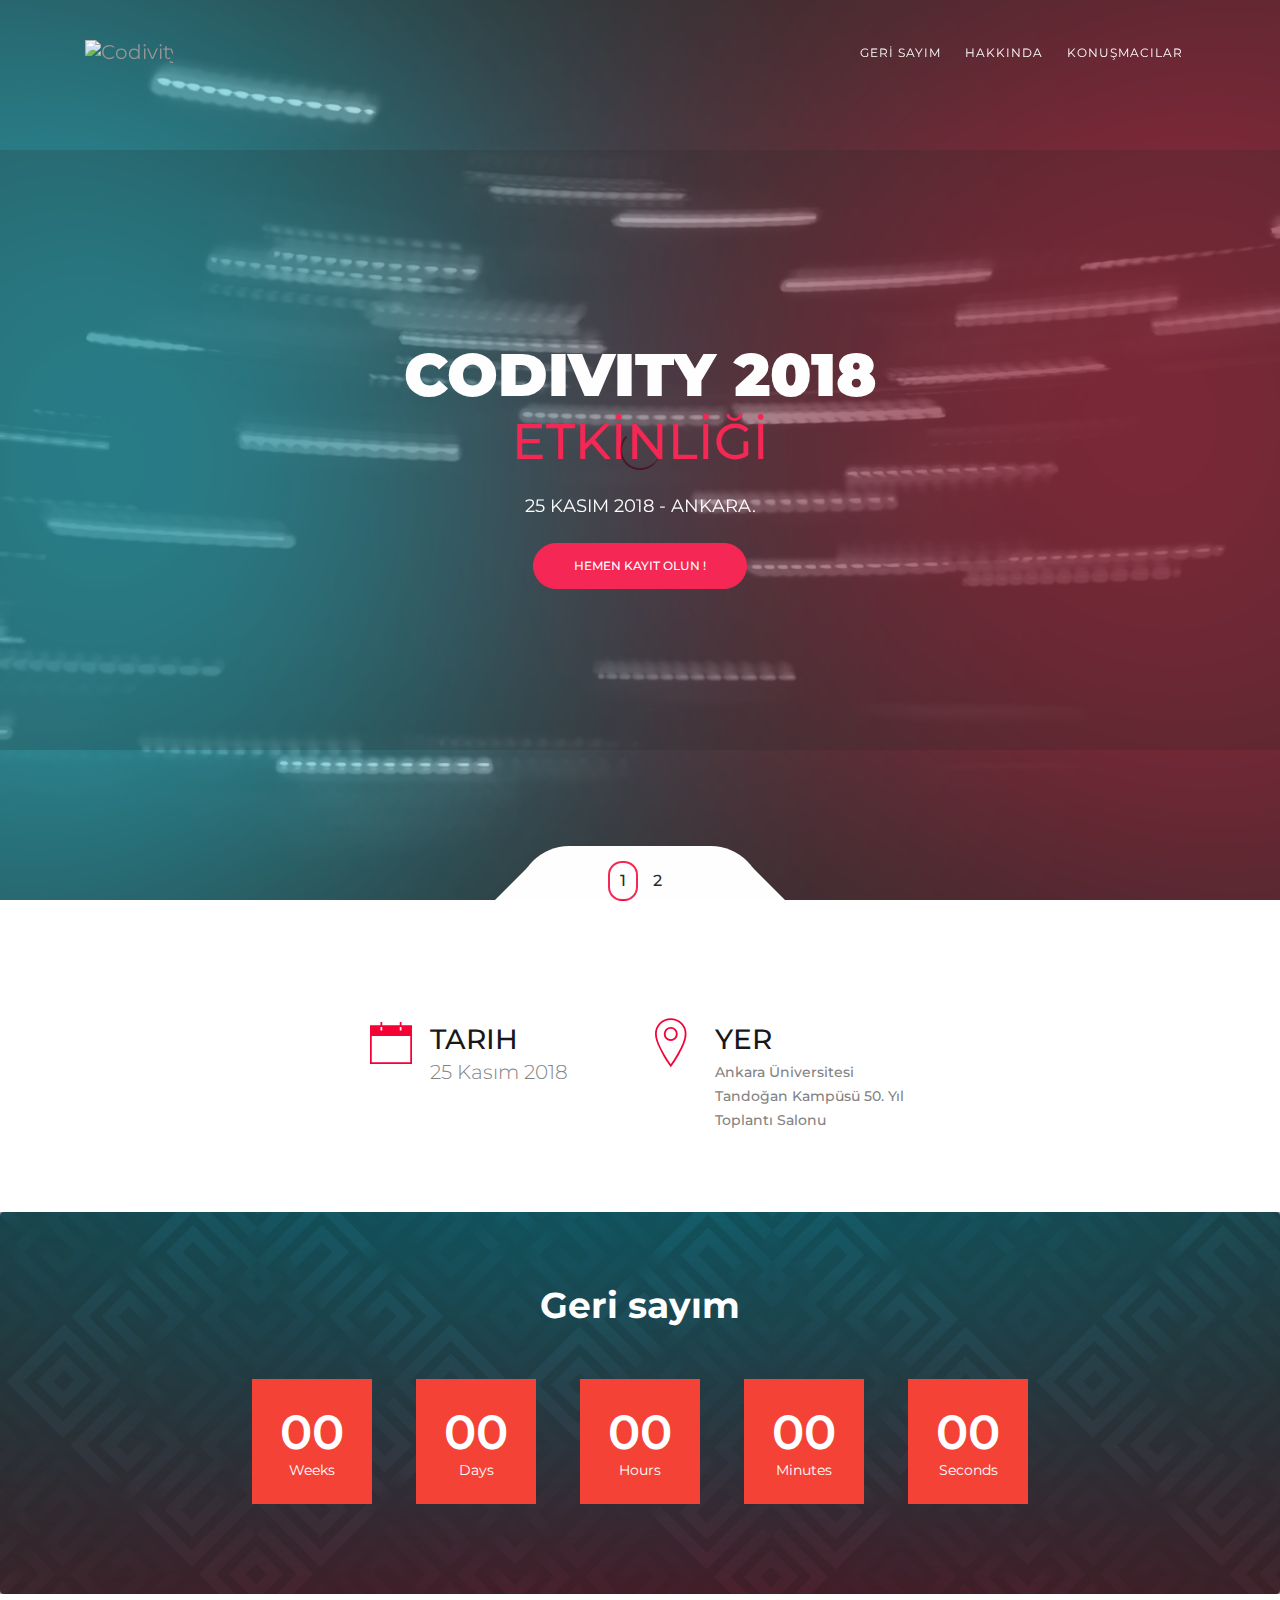
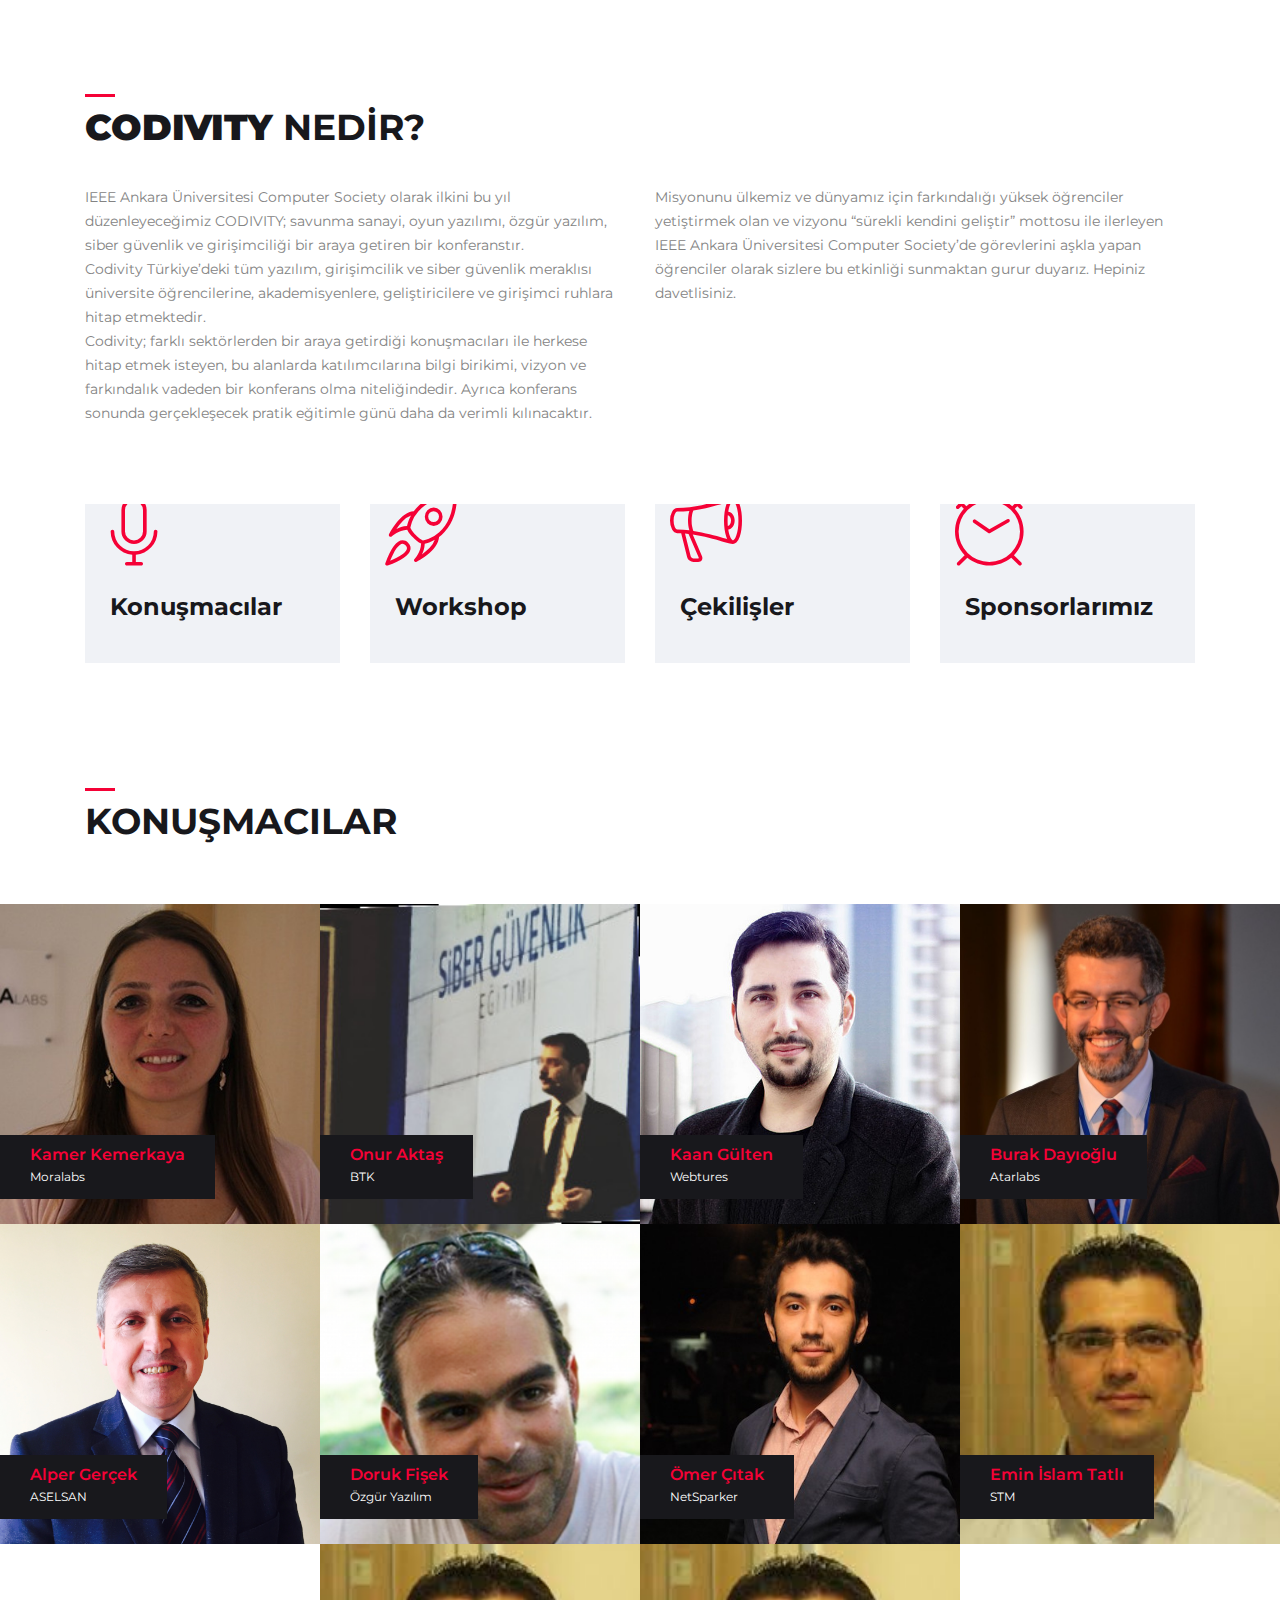
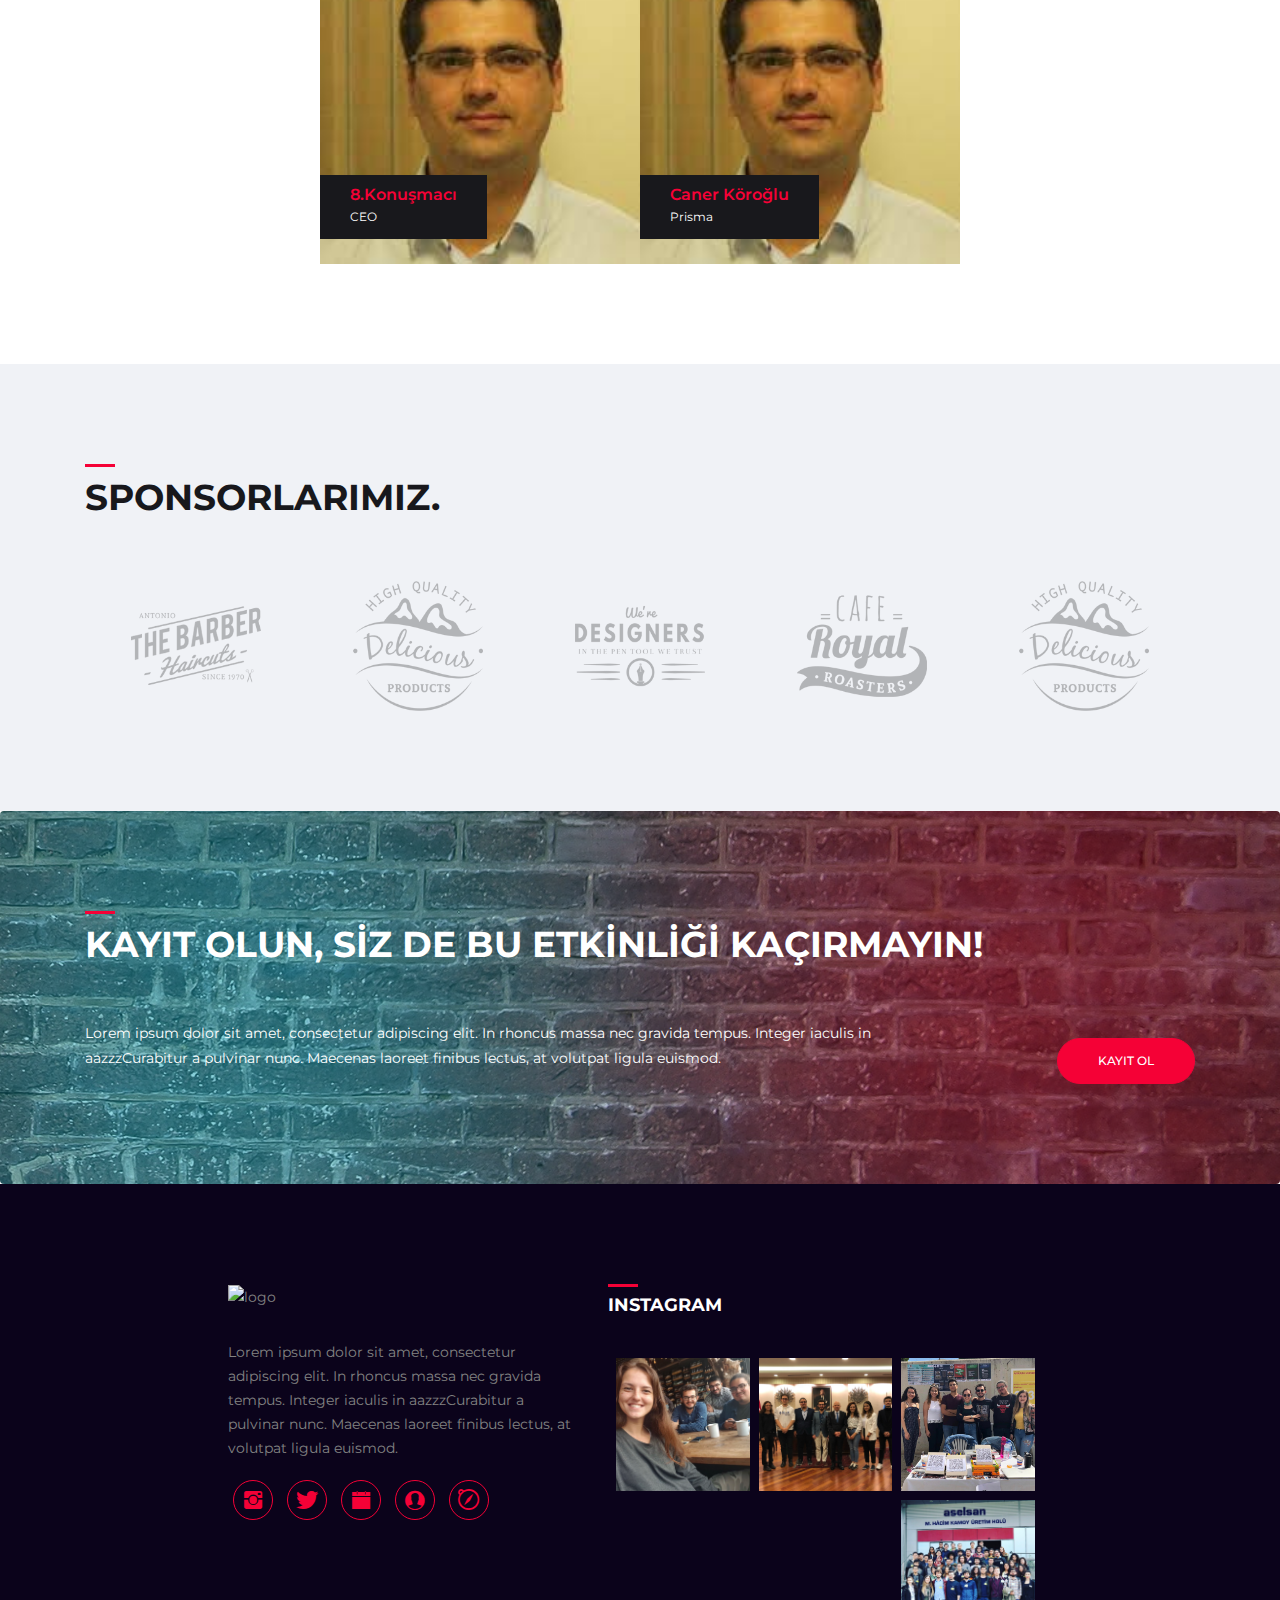
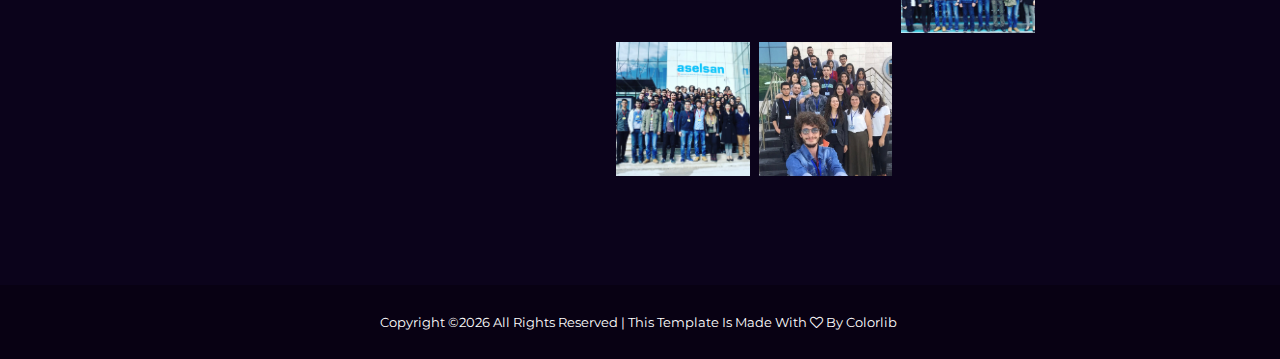
==== commit f571b59b: "Merge branch 'origin/branch-2' of https://github.com/codivityankara/codivity.org into origin/branch-" ====
--- a/index.html
+++ b/index.html
@@ -8,7 +8,7 @@
     <meta name="viewport" content="width=device-width, initial-scale=1, maximum-scale=1">
     <!-- ========== Title ========== -->
     <title> Codivity </title>
-    <link rel="icon" href="assets/img/logo/codivity_logo_small">
+    <link rel="shortcut icon" href="assets/img/logo/codivity.ico" >
 
     <!-- ========== STYLESHEETS ========== -->
     <!-- Bootstrap CSS -->
@@ -39,7 +39,7 @@
 <header class="header navbar fixed-top navbar-expand-md">
     <div class="container">
         <a class="navbar-brand logo">
-            <img src="assets/img/logo/codivity_logo.png" alt="Codivity"/>
+            <img src="assets/img/logo/codivity.png" alt="Codivity"/>
         </a>
         <button class="navbar-toggler" type="button" data-toggle="collapse" data-target="#headernav" aria-expanded="false" aria-label="Toggle navigation">
             <span class="lnr lnr-text-align-right"></span>
@@ -200,9 +200,9 @@
                     <i class="lnr lnr-mic"></i>
                     <div class="content">
                         <h4>Konuşmacılar</h4>
-                        <p>
+                        <!-- <p>
                             Lorem ipsum dolor sit amet, consectetur adipiscing elit. In rhoncus massa nec graviante.
-                        </p>
+                        </p> -->
                     </div>
                 </div>
             </div>
@@ -212,9 +212,9 @@
                     <i class="lnr lnr-rocket"></i>
                     <div class="content">
                         <h4>Workshop</h4>
-                        <p>
+                        <!-- <p>
                             Lorem ipsum dolor sit amet, consectetur adipiscing elit. In rhoncus massa nec graviante.
-                        </p>
+                        </p> -->
                     </div>
                 </div>
             </div>
@@ -224,9 +224,9 @@
                     <i class="lnr lnr-bullhorn"></i>
                     <div class="content">
                         <h4>Çekilişler</h4>
-                        <p>
+                        <!-- <p>
                             Lorem ipsum dolor sit amet, consectetur adipiscing elit. In rhoncus massa nec graviante.
-                        </p>
+                        </p> -->
                     </div>
                 </div>
             </div>
@@ -235,10 +235,10 @@
                 <div class="icon_box_one">
                     <i class="lnr lnr-clock"></i>
                     <div class="content">
-                        <h4 style="font-size:16px;">Sponsorlarımızla tatlı bir mola</h4>
-                        <p style="margin-top:">
+                        <h4>Sponsorlarımız</h4>
+                        <!-- <p style="margin-top:">
                             Lorem ipsum dolor sit amet, consectetur adipiscing elit. In rhoncus massa nec graviante.
-                        </p>
+                        </p> -->
 
                     </div>
                 </div>
@@ -444,7 +444,7 @@
                 <div class="footer_box">
                     <div class="footer_header">
                         <div class="footer_logo">
-                            <img src="assets/img/logo/codivity_logo.png" alt="logo">
+                            <img src="assets/img/logo/codivity.png" alt="logo">
                         </div>
                     </div>
                     <div class="footer_box_body">
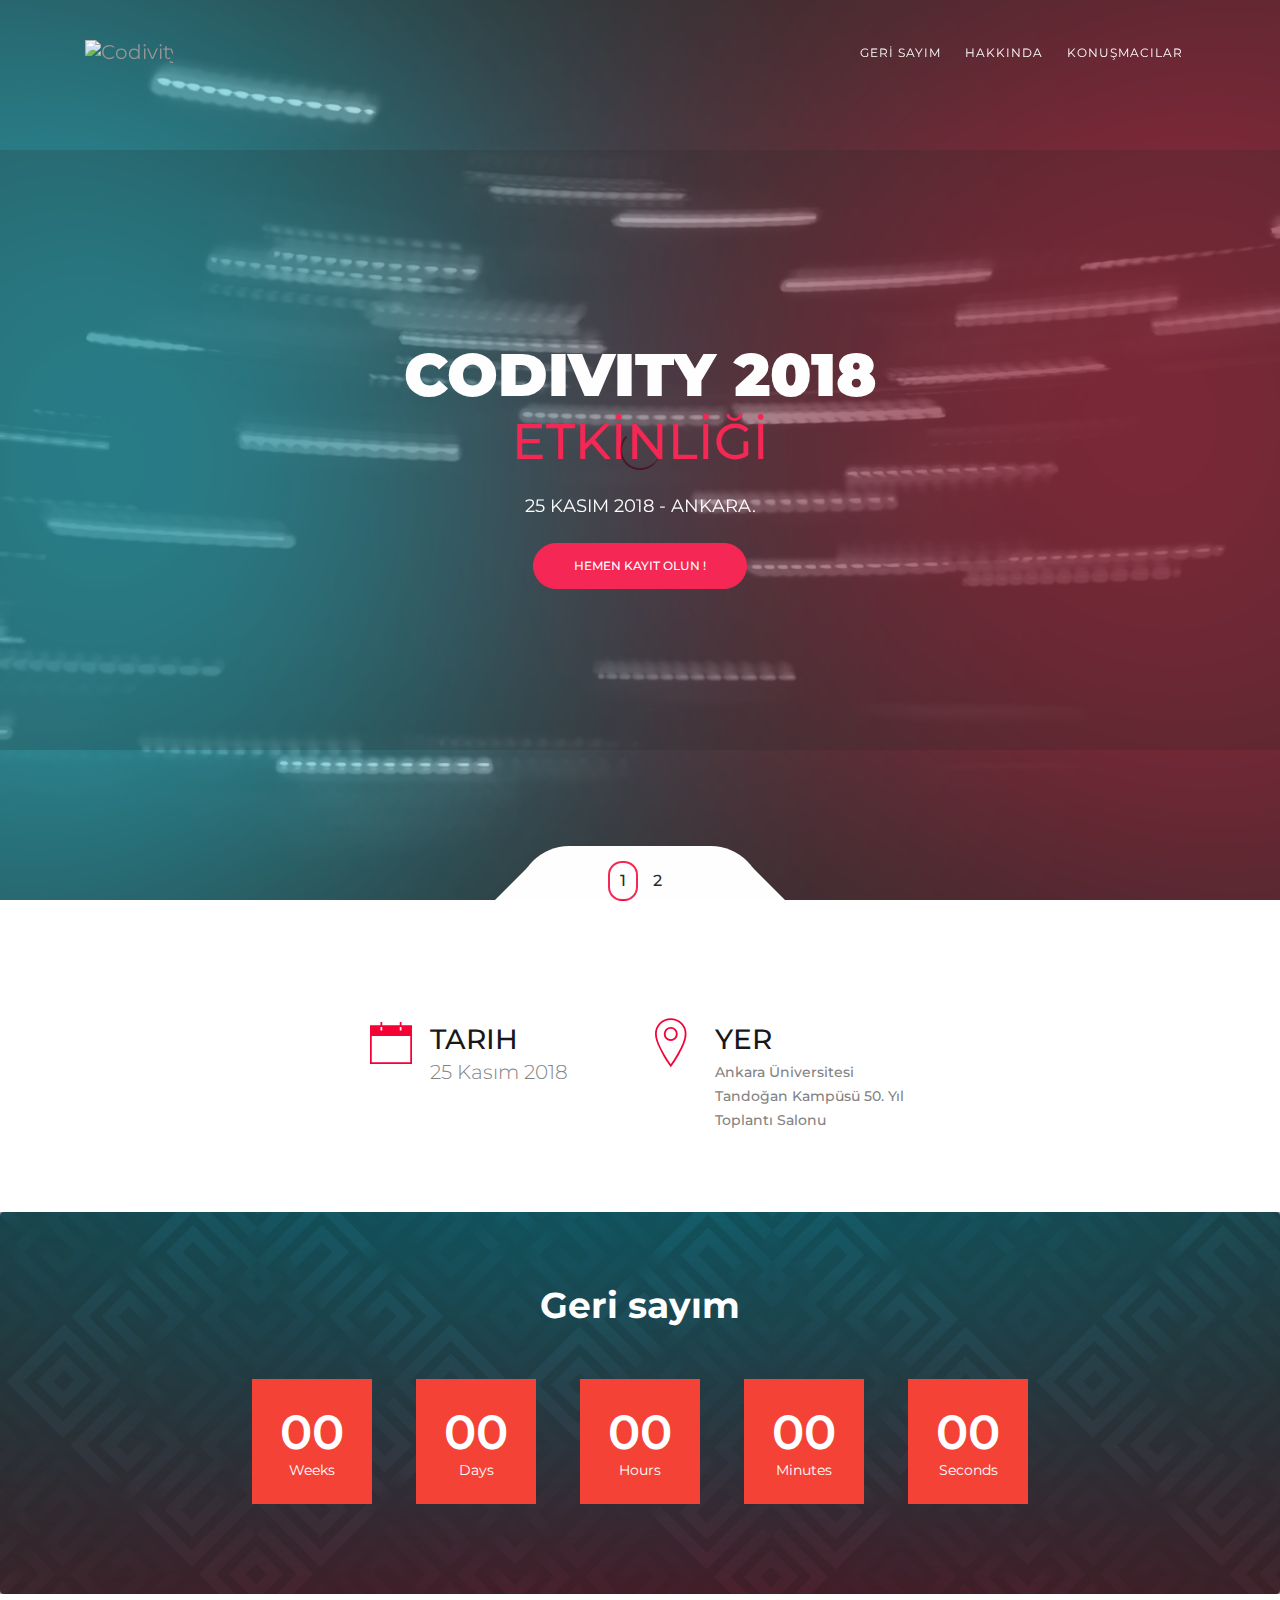
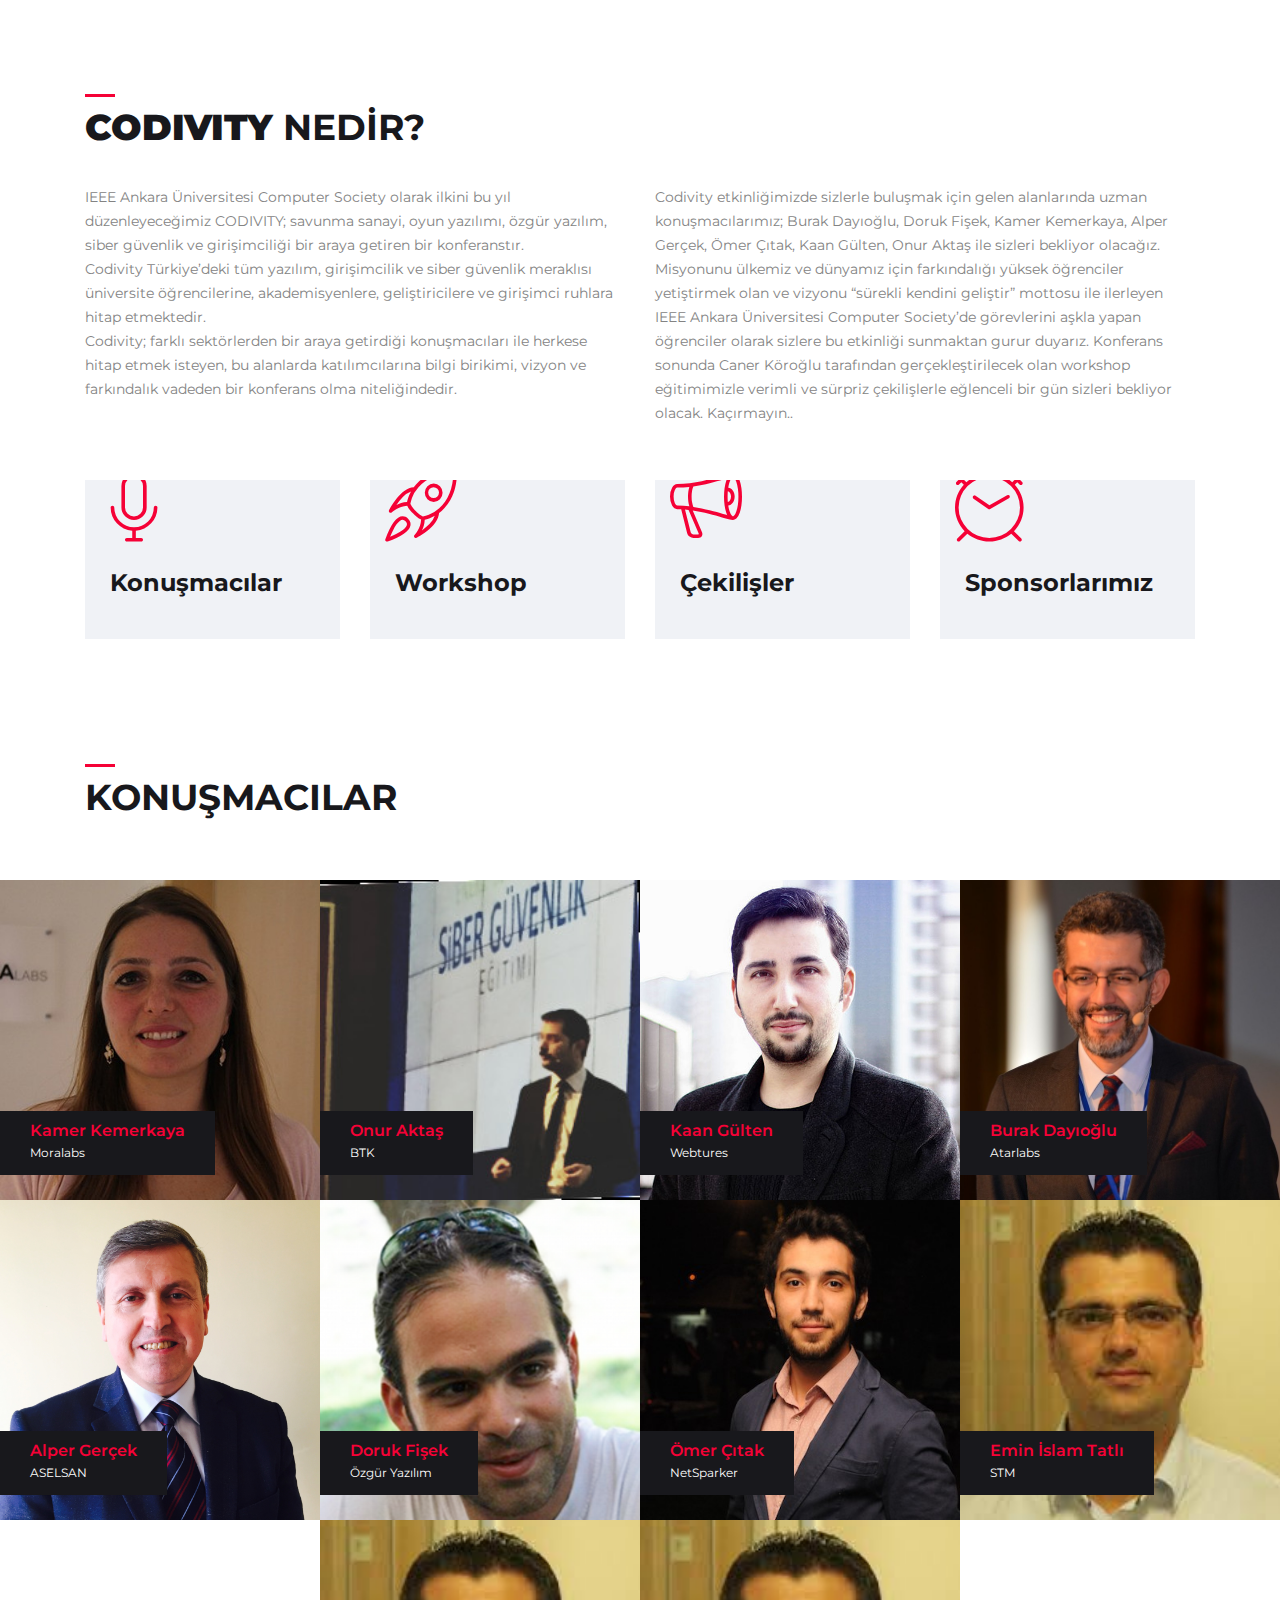
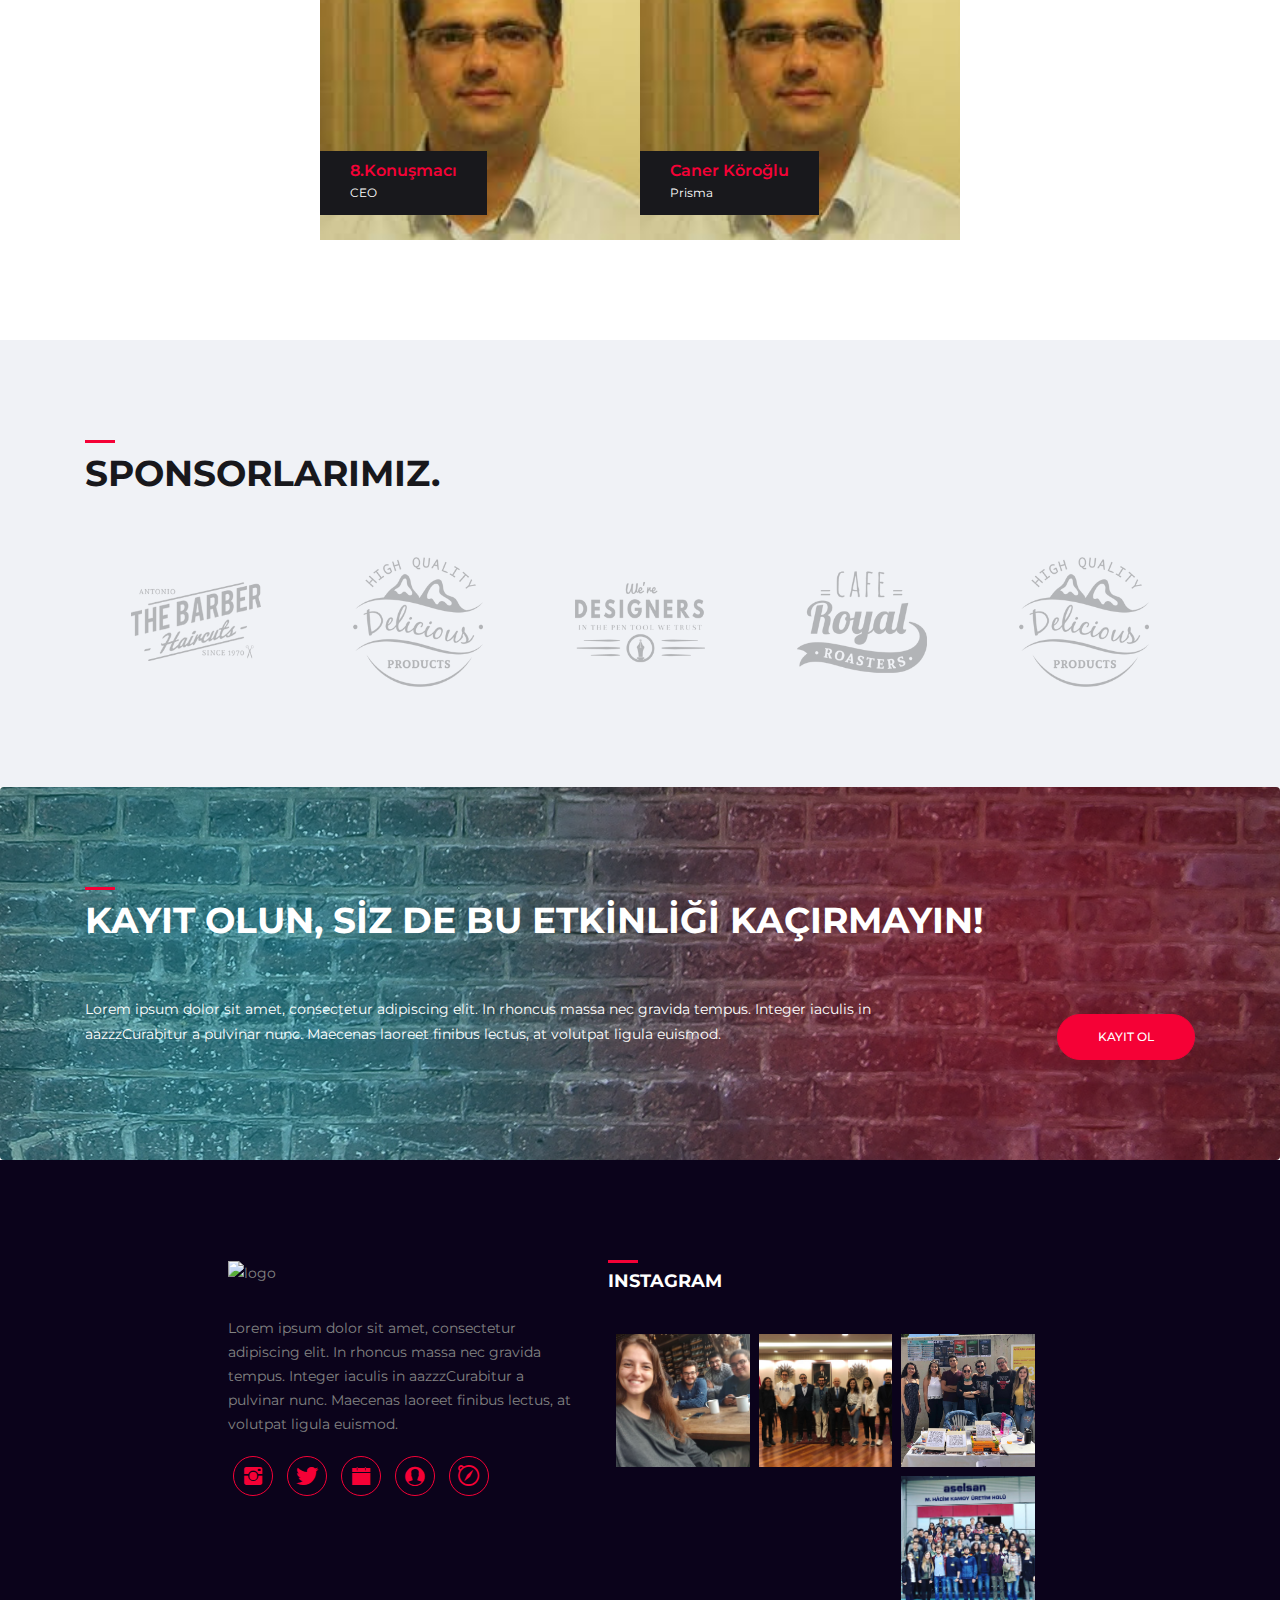
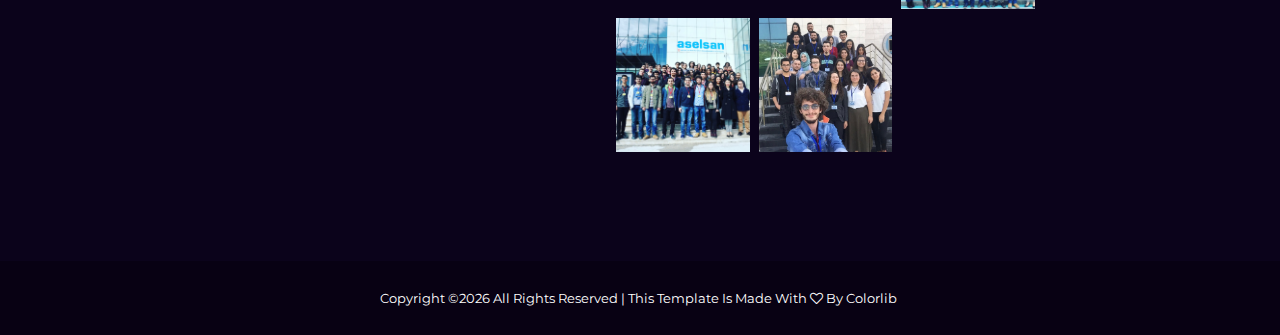
==== commit bc315e45: "yazı" ====
--- a/index.html
+++ b/index.html
@@ -90,10 +90,9 @@
                     <div class="container">
                         <div class="slider-content-left">
                             <h2 class="cover-title">
-                                Aramızda sİzlerİ de
+                                               ad astra per aspera
                             </h2>
-                            <strong class="cover-xl-text">görmeyİ çok İsterİz.</strong>
-                            <p> </p>
+                           
 
                         </div>
                     </div>
@@ -175,20 +174,23 @@
         <div class="row justify-content-center">
             <div class="col-12 col-md-6">
                 <p>
-                        IEEE Ankara Üniversitesi Computer Society olarak ilkini bu yıl düzenleyeceğimiz CODIVITY; savunma sanayi, oyun yazılımı, özgür yazılım, siber güvenlik ve girişimciliği bir araya getiren bir konferanstır. <br>
-
-                        Codivity Türkiye’deki tüm yazılım, girişimcilik ve siber güvenlik meraklısı üniversite öğrencilerine, akademisyenlere, geliştiricilere ve girişimci ruhlara hitap etmektedir. <br>
-
-                        Codivity; farklı sektörlerden bir araya getirdiği konuşmacıları ile herkese hitap etmek isteyen, bu alanlarda katılımcılarına bilgi birikimi, vizyon ve farkındalık vadeden bir konferans olma niteliğindedir. Ayrıca konferans sonunda gerçekleşecek pratik eğitimle günü daha da verimli kılınacaktır. <br>
-
+                        IEEE Ankara Üniversitesi Computer Society olarak ilkini bu yıl düzenleyeceğimiz CODIVITY; savunma sanayi, oyun yazılımı, özgür yazılım, siber güvenlik ve girişimciliği bir araya getiren bir konferanstır.
+
+                         <br> Codivity Türkiye’deki tüm yazılım, girişimcilik ve siber güvenlik meraklısı üniversite öğrencilerine, akademisyenlere, geliştiricilere ve girişimci ruhlara hitap etmektedir.
+                        
+                        <br> Codivity; farklı sektörlerden bir araya getirdiği konuşmacıları ile herkese hitap etmek isteyen, bu alanlarda katılımcılarına bilgi birikimi, vizyon ve farkındalık vadeden bir konferans olma niteliğindedir.
                          <br>
 
                 </p>
             </div>
             <div class="col-12 col-md-6">
                 <p>
+                        Codivity etkinliğimizde sizlerle buluşmak için gelen alanlarında uzman konuşmacılarımız; Burak Dayıoğlu, Doruk Fişek, Kamer Kemerkaya, Alper Gerçek, Ömer Çıtak, Kaan Gülten, Onur Aktaş ile sizleri bekliyor olacağız.
+
                         Misyonunu ülkemiz ve dünyamız için farkındalığı yüksek öğrenciler yetiştirmek olan ve vizyonu “sürekli kendini geliştir” mottosu ile ilerleyen IEEE Ankara Üniversitesi Computer Society’de görevlerini aşkla yapan öğrenciler olarak sizlere bu etkinliği sunmaktan gurur duyarız.
-                        Hepiniz davetlisiniz.
+                        
+                        Konferans sonunda Caner Köroğlu tarafından gerçekleştirilecek olan workshop eğitimimizle verimli ve sürpriz çekilişlerle eğlenceli bir gün sizleri bekliyor olacak. Kaçırmayın..
+
                 </p>
             </div>
         </div>
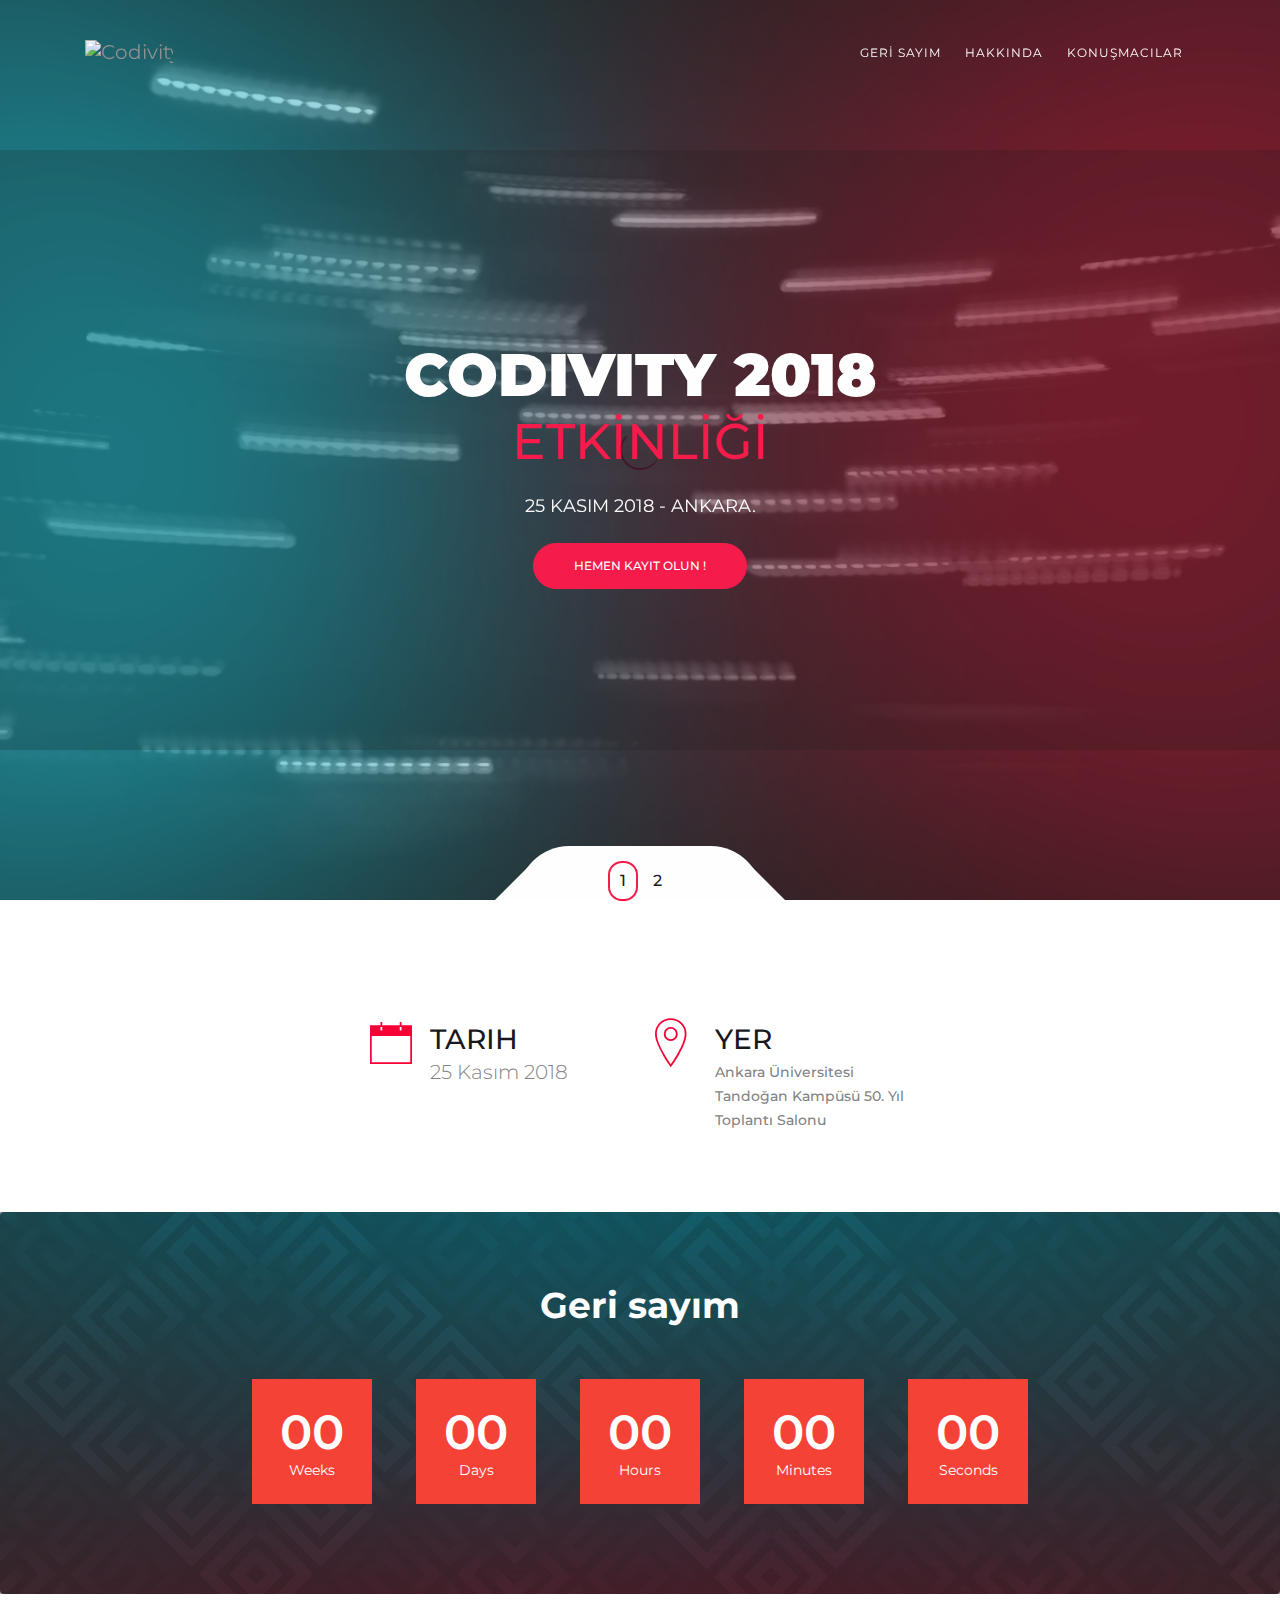
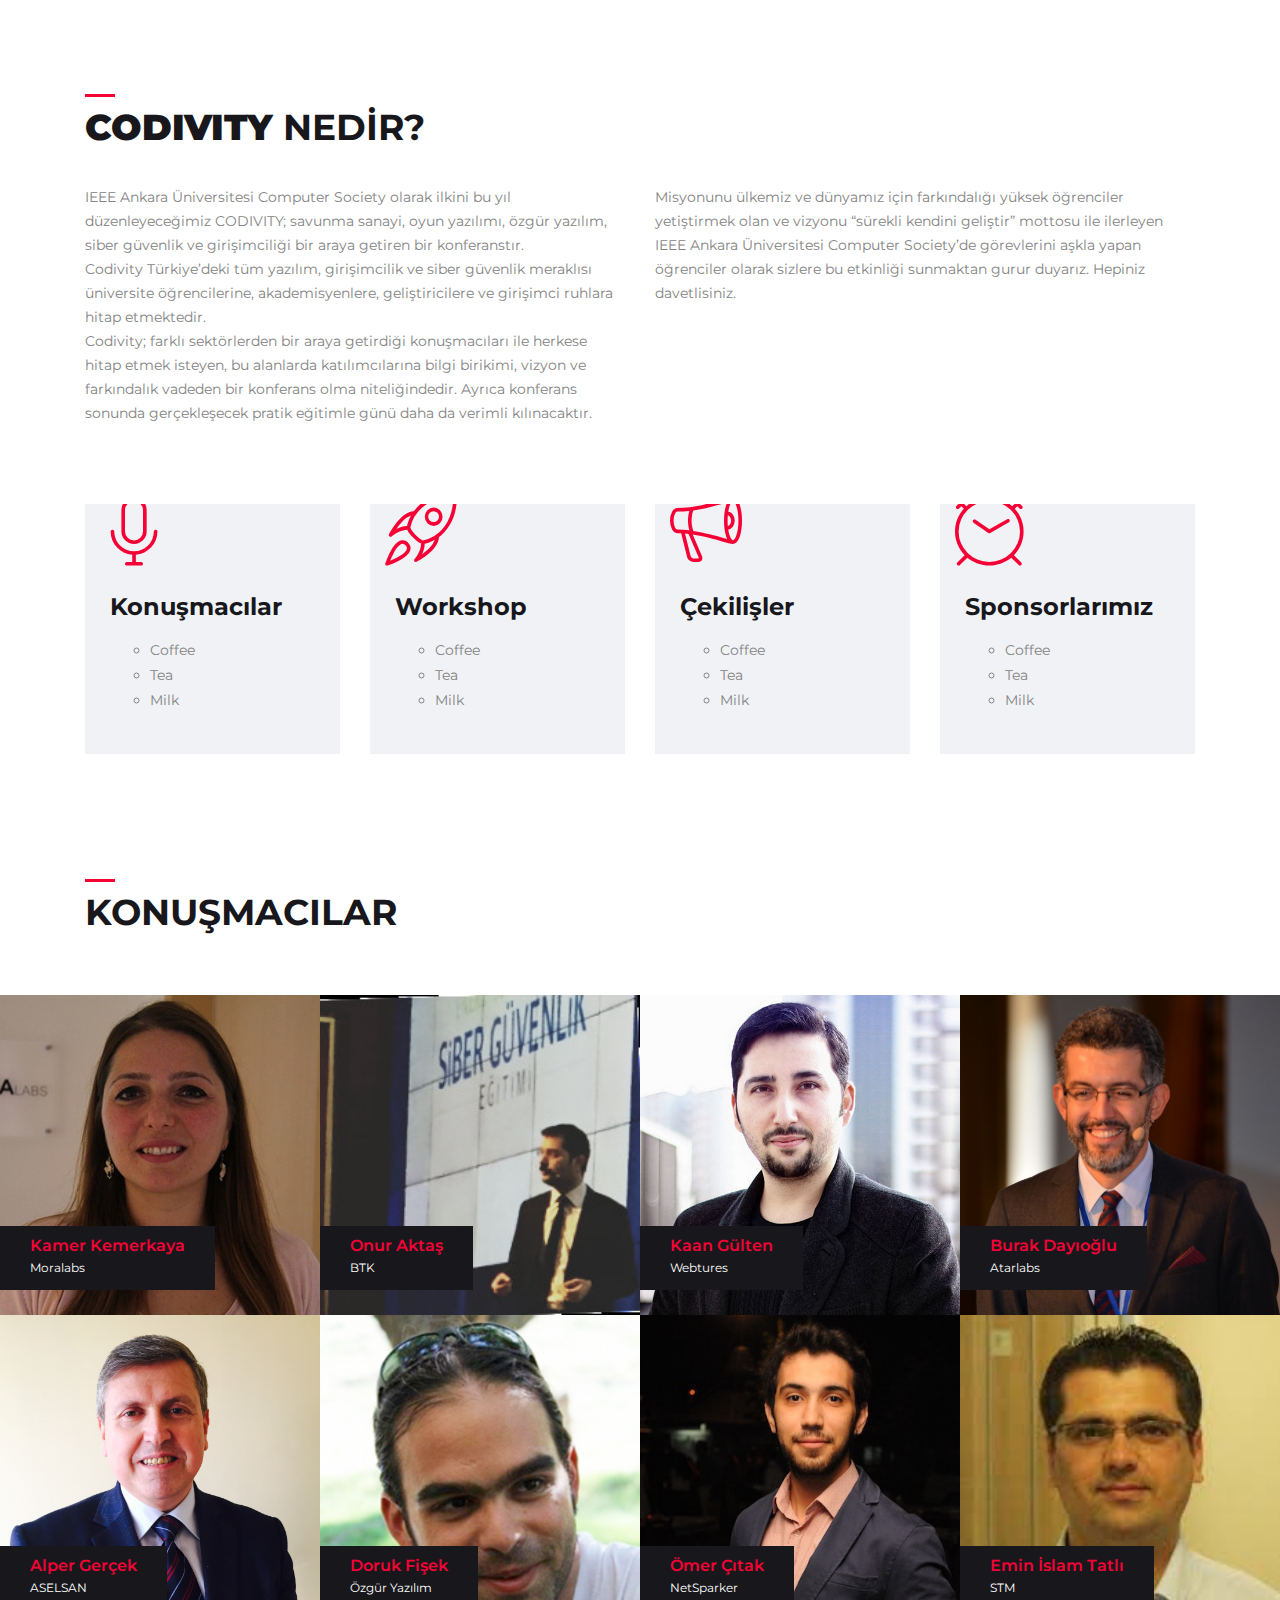
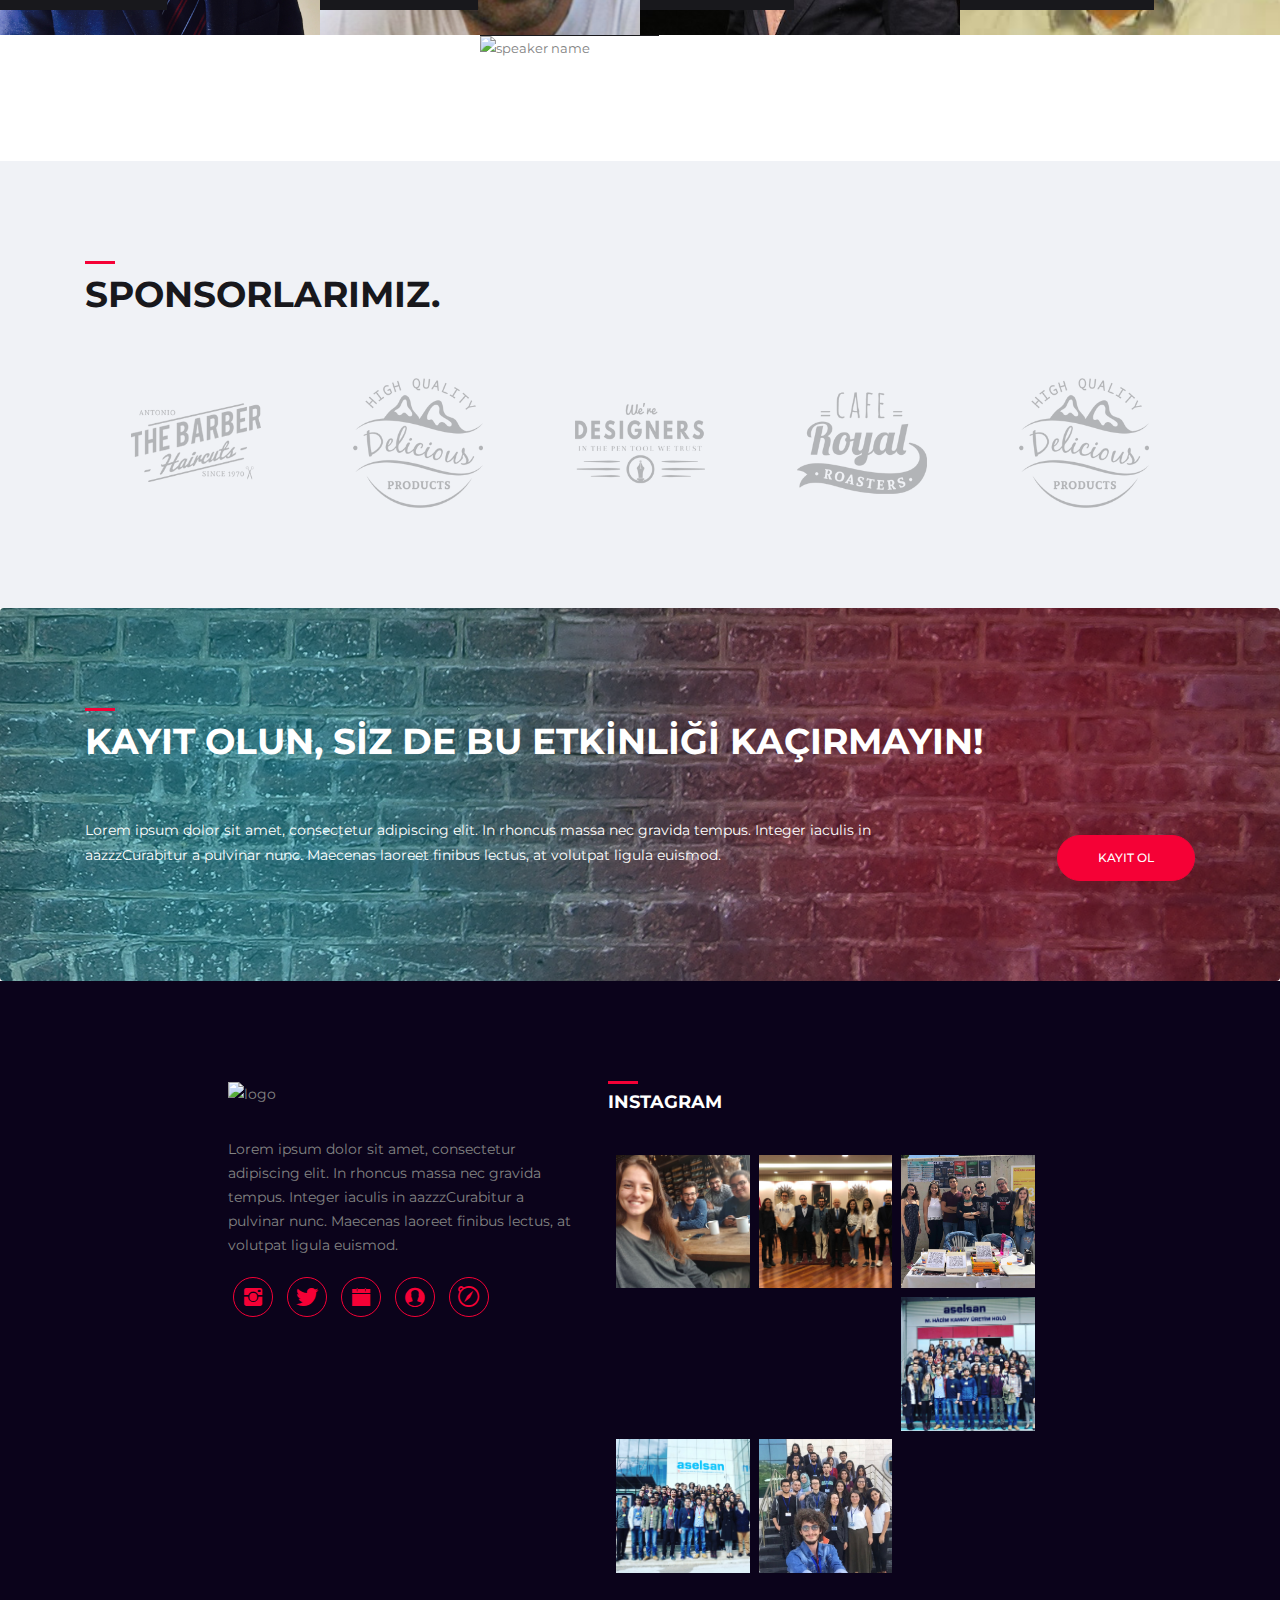
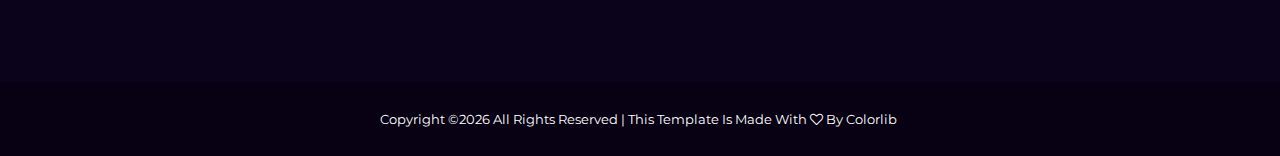
==== commit 6eb489c1: "speaker" ====
--- a/index.html
+++ b/index.html
@@ -90,9 +90,10 @@
                     <div class="container">
                         <div class="slider-content-left">
                             <h2 class="cover-title">
-                                               ad astra per aspera
+                                Aramızda sİzlerİ de
                             </h2>
-                           
+                            <strong class="cover-xl-text">görmeyİ çok İsterİz.</strong>
+                            <p> </p>
 
                         </div>
                     </div>
@@ -174,23 +175,20 @@
         <div class="row justify-content-center">
             <div class="col-12 col-md-6">
                 <p>
-                        IEEE Ankara Üniversitesi Computer Society olarak ilkini bu yıl düzenleyeceğimiz CODIVITY; savunma sanayi, oyun yazılımı, özgür yazılım, siber güvenlik ve girişimciliği bir araya getiren bir konferanstır.
-
-                         <br> Codivity Türkiye’deki tüm yazılım, girişimcilik ve siber güvenlik meraklısı üniversite öğrencilerine, akademisyenlere, geliştiricilere ve girişimci ruhlara hitap etmektedir.
-                        
-                        <br> Codivity; farklı sektörlerden bir araya getirdiği konuşmacıları ile herkese hitap etmek isteyen, bu alanlarda katılımcılarına bilgi birikimi, vizyon ve farkındalık vadeden bir konferans olma niteliğindedir.
+                        IEEE Ankara Üniversitesi Computer Society olarak ilkini bu yıl düzenleyeceğimiz CODIVITY; savunma sanayi, oyun yazılımı, özgür yazılım, siber güvenlik ve girişimciliği bir araya getiren bir konferanstır. <br>
+
+                        Codivity Türkiye’deki tüm yazılım, girişimcilik ve siber güvenlik meraklısı üniversite öğrencilerine, akademisyenlere, geliştiricilere ve girişimci ruhlara hitap etmektedir. <br>
+
+                        Codivity; farklı sektörlerden bir araya getirdiği konuşmacıları ile herkese hitap etmek isteyen, bu alanlarda katılımcılarına bilgi birikimi, vizyon ve farkındalık vadeden bir konferans olma niteliğindedir. Ayrıca konferans sonunda gerçekleşecek pratik eğitimle günü daha da verimli kılınacaktır. <br>
+
                          <br>
 
                 </p>
             </div>
             <div class="col-12 col-md-6">
                 <p>
-                        Codivity etkinliğimizde sizlerle buluşmak için gelen alanlarında uzman konuşmacılarımız; Burak Dayıoğlu, Doruk Fişek, Kamer Kemerkaya, Alper Gerçek, Ömer Çıtak, Kaan Gülten, Onur Aktaş ile sizleri bekliyor olacağız.
-
                         Misyonunu ülkemiz ve dünyamız için farkındalığı yüksek öğrenciler yetiştirmek olan ve vizyonu “sürekli kendini geliştir” mottosu ile ilerleyen IEEE Ankara Üniversitesi Computer Society’de görevlerini aşkla yapan öğrenciler olarak sizlere bu etkinliği sunmaktan gurur duyarız.
-                        
-                        Konferans sonunda Caner Köroğlu tarafından gerçekleştirilecek olan workshop eğitimimizle verimli ve sürpriz çekilişlerle eğlenceli bir gün sizleri bekliyor olacak. Kaçırmayın..
-
+                        Hepiniz davetlisiniz.
                 </p>
             </div>
         </div>
@@ -202,9 +200,11 @@
                     <i class="lnr lnr-mic"></i>
                     <div class="content">
                         <h4>Konuşmacılar</h4>
-                        <!-- <p>
-                            Lorem ipsum dolor sit amet, consectetur adipiscing elit. In rhoncus massa nec graviante.
-                        </p> -->
+                        <ul style="list-style-type:circle">
+                            <li>Coffee</li>
+                            <li>Tea</li>
+                            <li>Milk</li>
+                        </ul>
                     </div>
                 </div>
             </div>
@@ -214,9 +214,11 @@
                     <i class="lnr lnr-rocket"></i>
                     <div class="content">
                         <h4>Workshop</h4>
-                        <!-- <p>
-                            Lorem ipsum dolor sit amet, consectetur adipiscing elit. In rhoncus massa nec graviante.
-                        </p> -->
+                        <ul style="list-style-type:circle">
+                            <li>Coffee</li>
+                            <li>Tea</li>
+                            <li>Milk</li>
+                        </ul>
                     </div>
                 </div>
             </div>
@@ -226,9 +228,11 @@
                     <i class="lnr lnr-bullhorn"></i>
                     <div class="content">
                         <h4>Çekilişler</h4>
-                        <!-- <p>
-                            Lorem ipsum dolor sit amet, consectetur adipiscing elit. In rhoncus massa nec graviante.
-                        </p> -->
+                        <ul style="list-style-type:circle">
+                            <li>Coffee</li>
+                            <li>Tea</li>
+                            <li>Milk</li>
+                        </ul>
                     </div>
                 </div>
             </div>
@@ -238,10 +242,11 @@
                     <i class="lnr lnr-clock"></i>
                     <div class="content">
                         <h4>Sponsorlarımız</h4>
-                        <!-- <p style="margin-top:">
-                            Lorem ipsum dolor sit amet, consectetur adipiscing elit. In rhoncus massa nec graviante.
-                        </p> -->
-
+                        <ul style="list-style-type:circle">
+                            <li>Coffee</li>
+                            <li>Tea</li>
+                            <li>Milk</li>
+                        </ul>
                     </div>
                 </div>
             </div>
@@ -360,22 +365,22 @@
             </div>
         </div>
 
-        <div class="col-md-3 col-sm-6">
+        <!-- <div class="col-md-3 col-sm-6">
           <div class="speaker_box">
               <div class="speaker_img">
-                  <a href="#" target=_blank><img src="assets/img/konusmacilar/speaker8.png" alt="speaker name"></a>
+                  <a href="#" target=_blank><img src="assets/img/konusmacilar/speaker9.png" alt="speaker name"></a>
                   <div class="info_box">
                       <h5 class="name">8.Konuşmacı</h5>
                       <p class="position">CEO</p>
                   </div>
               </div>
           </div>
-        </div>
+        </div> -->
 
         <div class="col-md-3 col-sm-6">
           <div class="speaker_box">
               <div class="speaker_img">
-                  <a href="https://www.linkedin.com/in/cnrkrglu" target=_blank><img src="assets/img/konusmacilar/speaker8.png" alt="speaker name"></a>
+                  <a href="https://www.linkedin.com/in/cnrkrglu" target=_blank><img src="assets/img/konusmacilar/speaker10.png" alt="speaker name"></a>
                   <div class="info_box">
                       <h5 class="name">Caner Köroğlu</h5>
                       <p class="position">Prisma</p>
@@ -383,6 +388,7 @@
               </div>
           </div>
         </div>
+
       </div>
 </section>
 <!--speaker section end -->
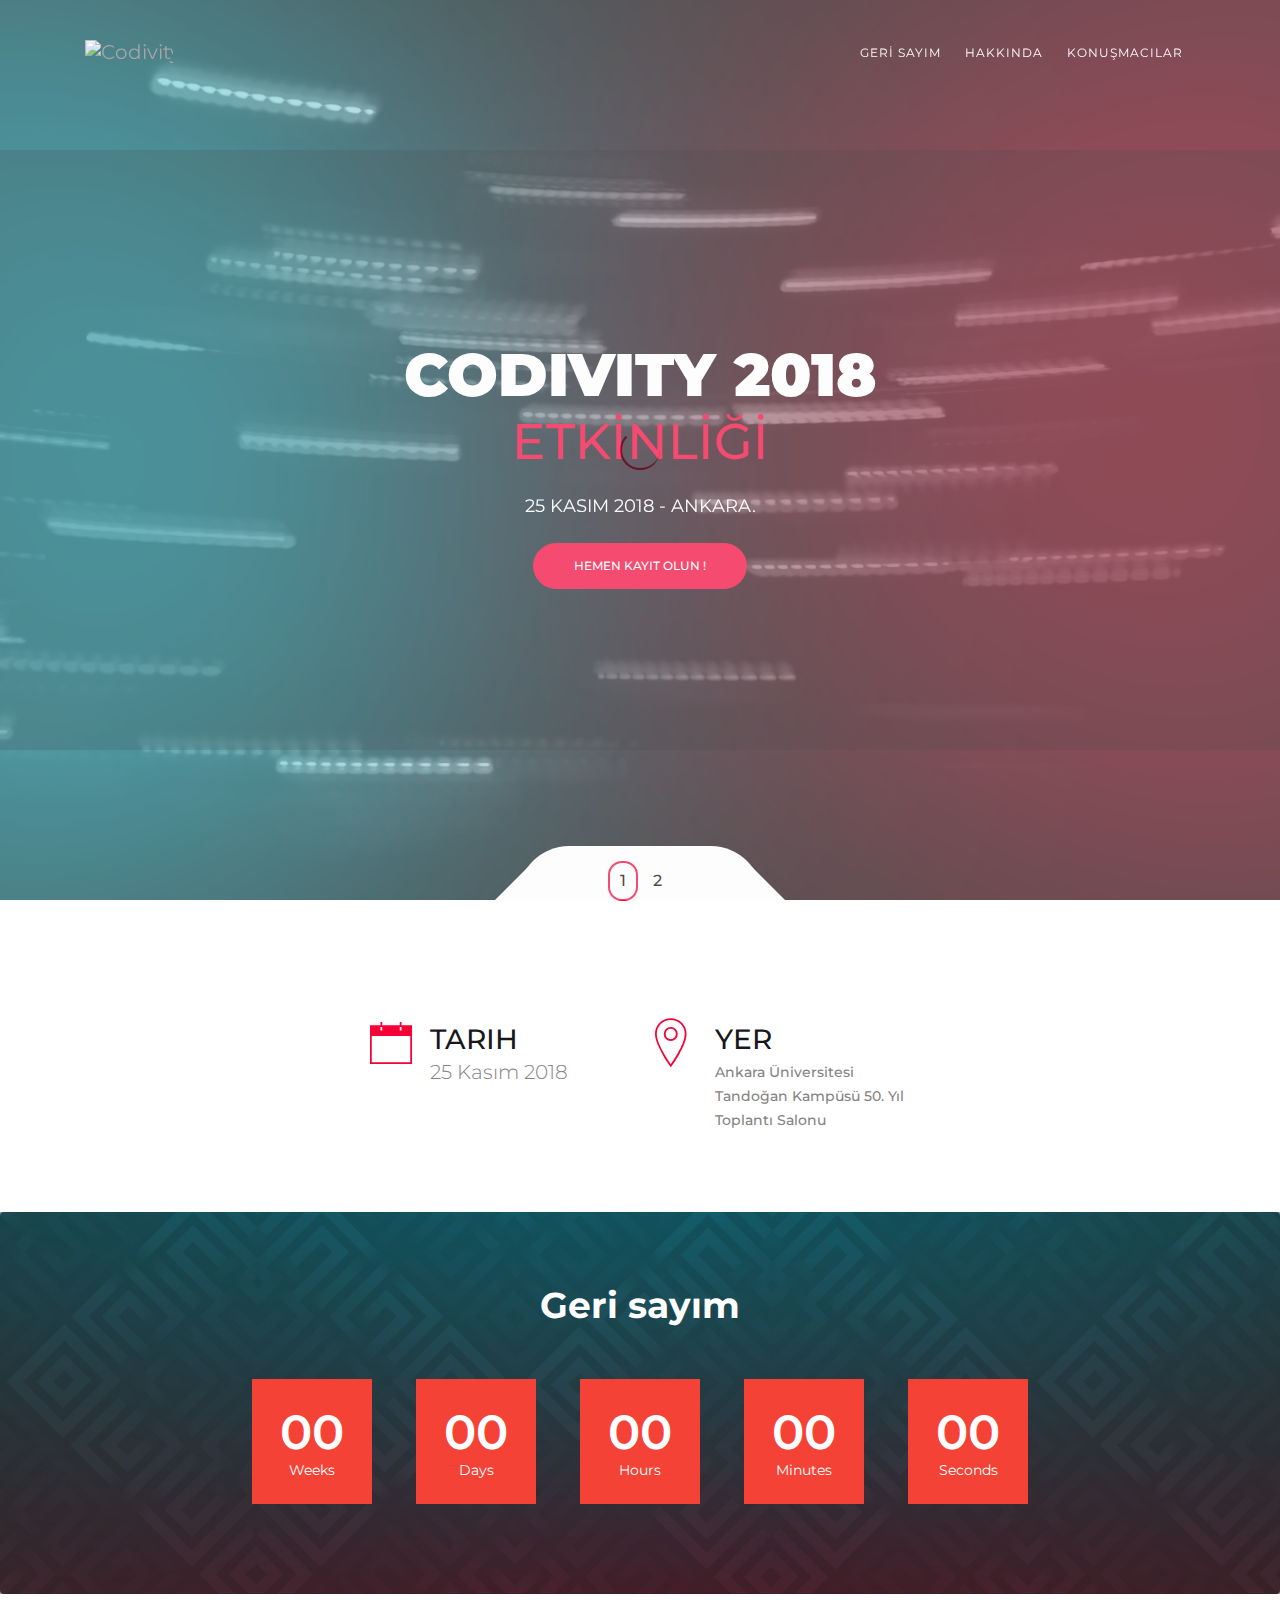
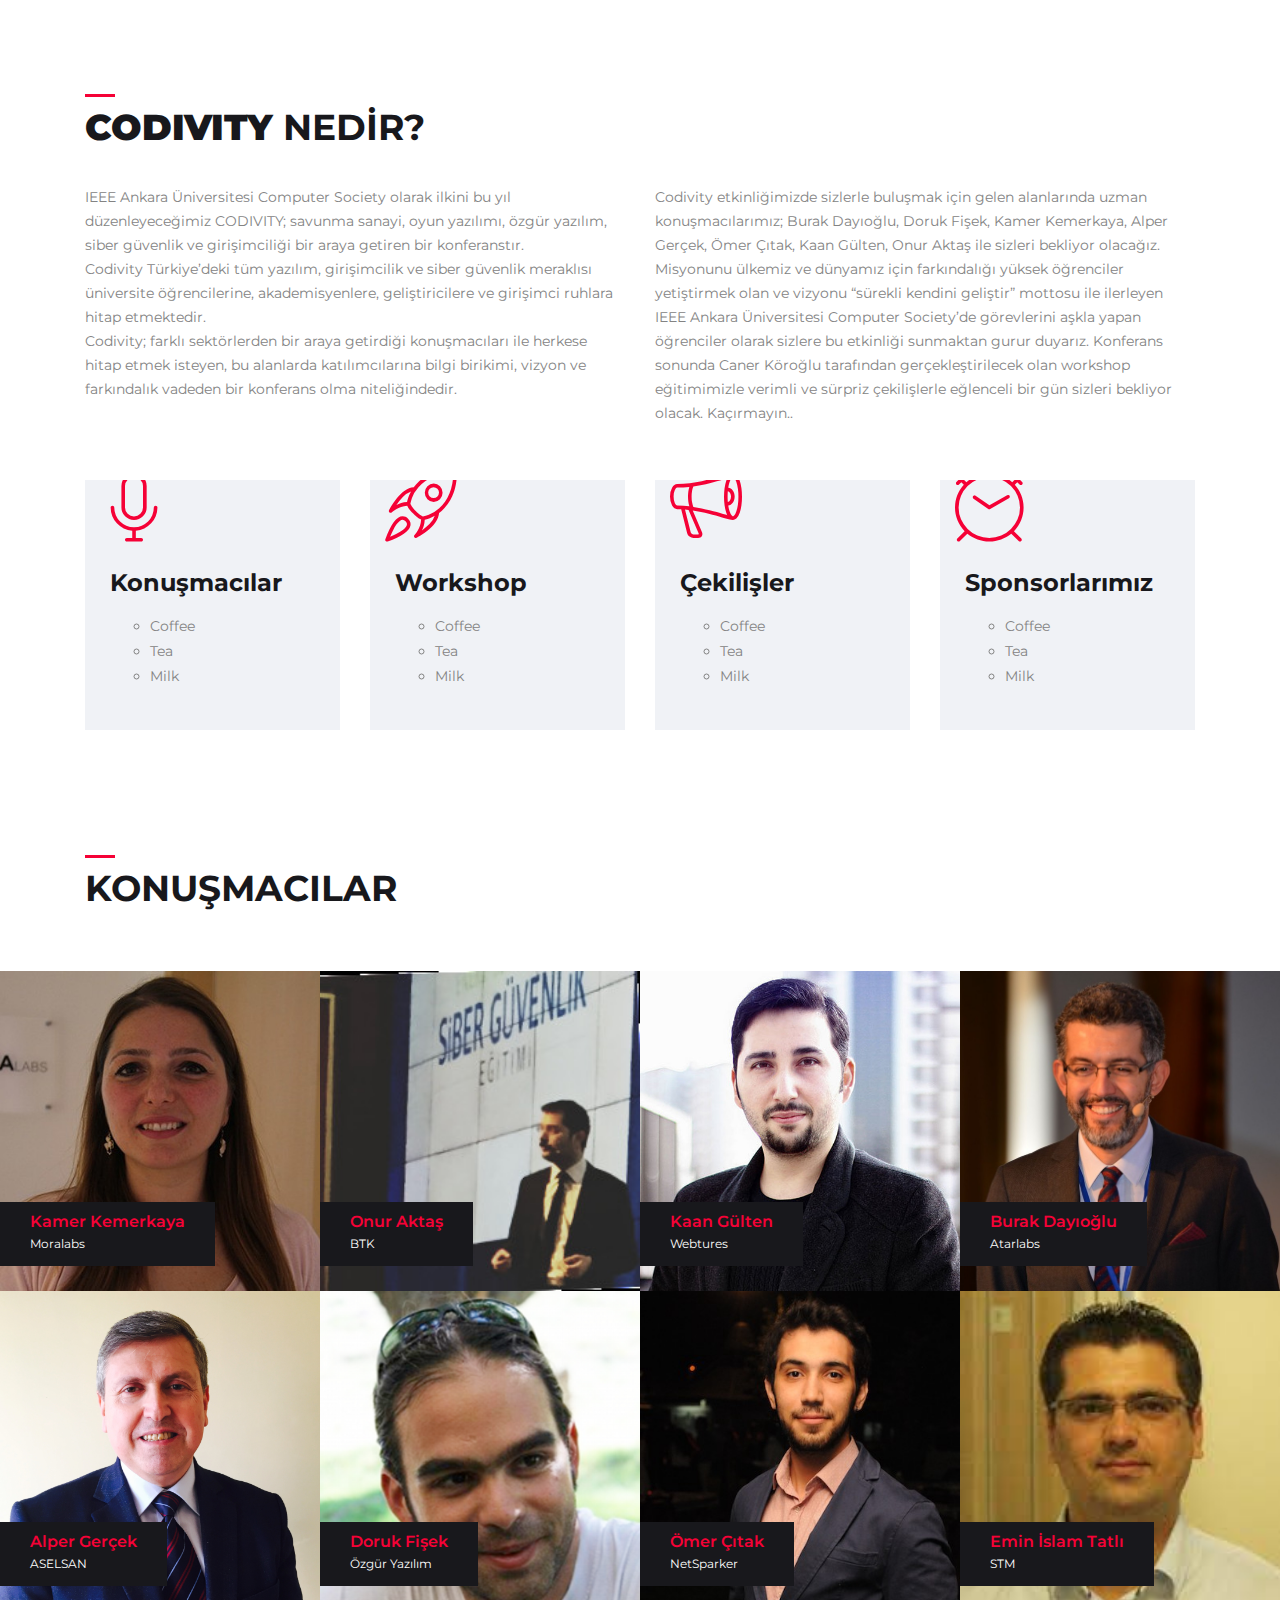
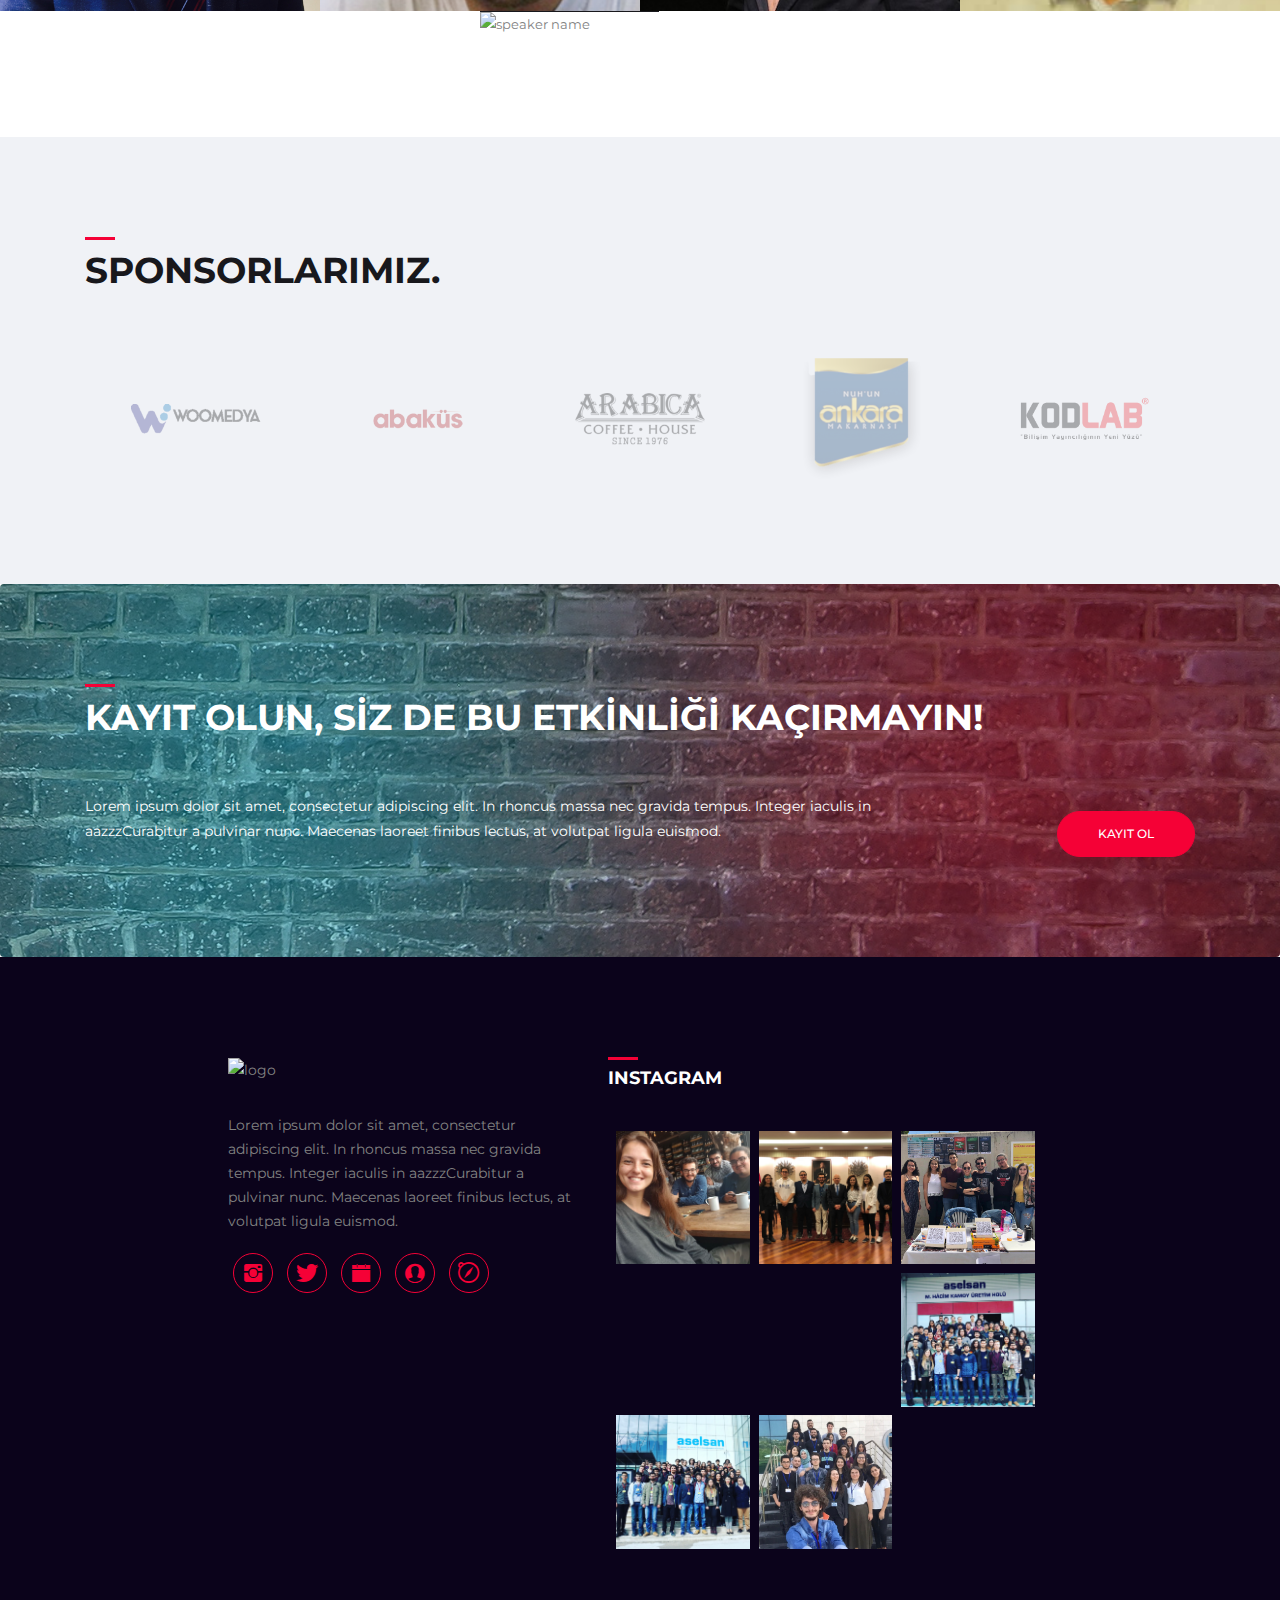
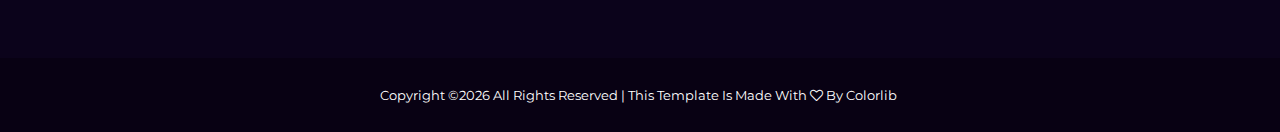
==== commit f48e7de3: "sponsor" ====
--- a/index.html
+++ b/index.html
@@ -90,10 +90,9 @@
                     <div class="container">
                         <div class="slider-content-left">
                             <h2 class="cover-title">
-                                Aramızda sİzlerİ de
+                                               ad astra per aspera
                             </h2>
-                            <strong class="cover-xl-text">görmeyİ çok İsterİz.</strong>
-                            <p> </p>
+                           
 
                         </div>
                     </div>
@@ -175,20 +174,23 @@
         <div class="row justify-content-center">
             <div class="col-12 col-md-6">
                 <p>
-                        IEEE Ankara Üniversitesi Computer Society olarak ilkini bu yıl düzenleyeceğimiz CODIVITY; savunma sanayi, oyun yazılımı, özgür yazılım, siber güvenlik ve girişimciliği bir araya getiren bir konferanstır. <br>
-
-                        Codivity Türkiye’deki tüm yazılım, girişimcilik ve siber güvenlik meraklısı üniversite öğrencilerine, akademisyenlere, geliştiricilere ve girişimci ruhlara hitap etmektedir. <br>
-
-                        Codivity; farklı sektörlerden bir araya getirdiği konuşmacıları ile herkese hitap etmek isteyen, bu alanlarda katılımcılarına bilgi birikimi, vizyon ve farkındalık vadeden bir konferans olma niteliğindedir. Ayrıca konferans sonunda gerçekleşecek pratik eğitimle günü daha da verimli kılınacaktır. <br>
-
+                        IEEE Ankara Üniversitesi Computer Society olarak ilkini bu yıl düzenleyeceğimiz CODIVITY; savunma sanayi, oyun yazılımı, özgür yazılım, siber güvenlik ve girişimciliği bir araya getiren bir konferanstır.
+
+                         <br> Codivity Türkiye’deki tüm yazılım, girişimcilik ve siber güvenlik meraklısı üniversite öğrencilerine, akademisyenlere, geliştiricilere ve girişimci ruhlara hitap etmektedir.
+                        
+                        <br> Codivity; farklı sektörlerden bir araya getirdiği konuşmacıları ile herkese hitap etmek isteyen, bu alanlarda katılımcılarına bilgi birikimi, vizyon ve farkındalık vadeden bir konferans olma niteliğindedir.
                          <br>
 
                 </p>
             </div>
             <div class="col-12 col-md-6">
                 <p>
+                        Codivity etkinliğimizde sizlerle buluşmak için gelen alanlarında uzman konuşmacılarımız; Burak Dayıoğlu, Doruk Fişek, Kamer Kemerkaya, Alper Gerçek, Ömer Çıtak, Kaan Gülten, Onur Aktaş ile sizleri bekliyor olacağız.
+
                         Misyonunu ülkemiz ve dünyamız için farkındalığı yüksek öğrenciler yetiştirmek olan ve vizyonu “sürekli kendini geliştir” mottosu ile ilerleyen IEEE Ankara Üniversitesi Computer Society’de görevlerini aşkla yapan öğrenciler olarak sizlere bu etkinliği sunmaktan gurur duyarız.
-                        Hepiniz davetlisiniz.
+                        
+                        Konferans sonunda Caner Köroğlu tarafından gerçekleştirilecek olan workshop eğitimimizle verimli ve sürpriz çekilişlerle eğlenceli bir gün sizleri bekliyor olacak. Kaçırmayın..
+
                 </p>
             </div>
         </div>
@@ -406,7 +408,16 @@
                 <img src="assets/img/sponsorlar/b1.png" alt="brand">
             </div>
             <div class="brand_item text-center">
+                <img src="assets/img/sponsorlar/b8.png" alt="brand">
+            </div>
+            <div class="brand_item text-center">
+                <img src="assets/img/sponsorlar/b7.png" alt="brand">
+            </div>
+            <div class="brand_item text-center">
                 <img src="assets/img/sponsorlar/b2.png" alt="brand">
+            </div>
+            <div class="brand_item text-center">
+            <img src="assets/img/sponsorlar/b6.png" alt="brand">
             </div>
 
             <div class="brand_item text-center">
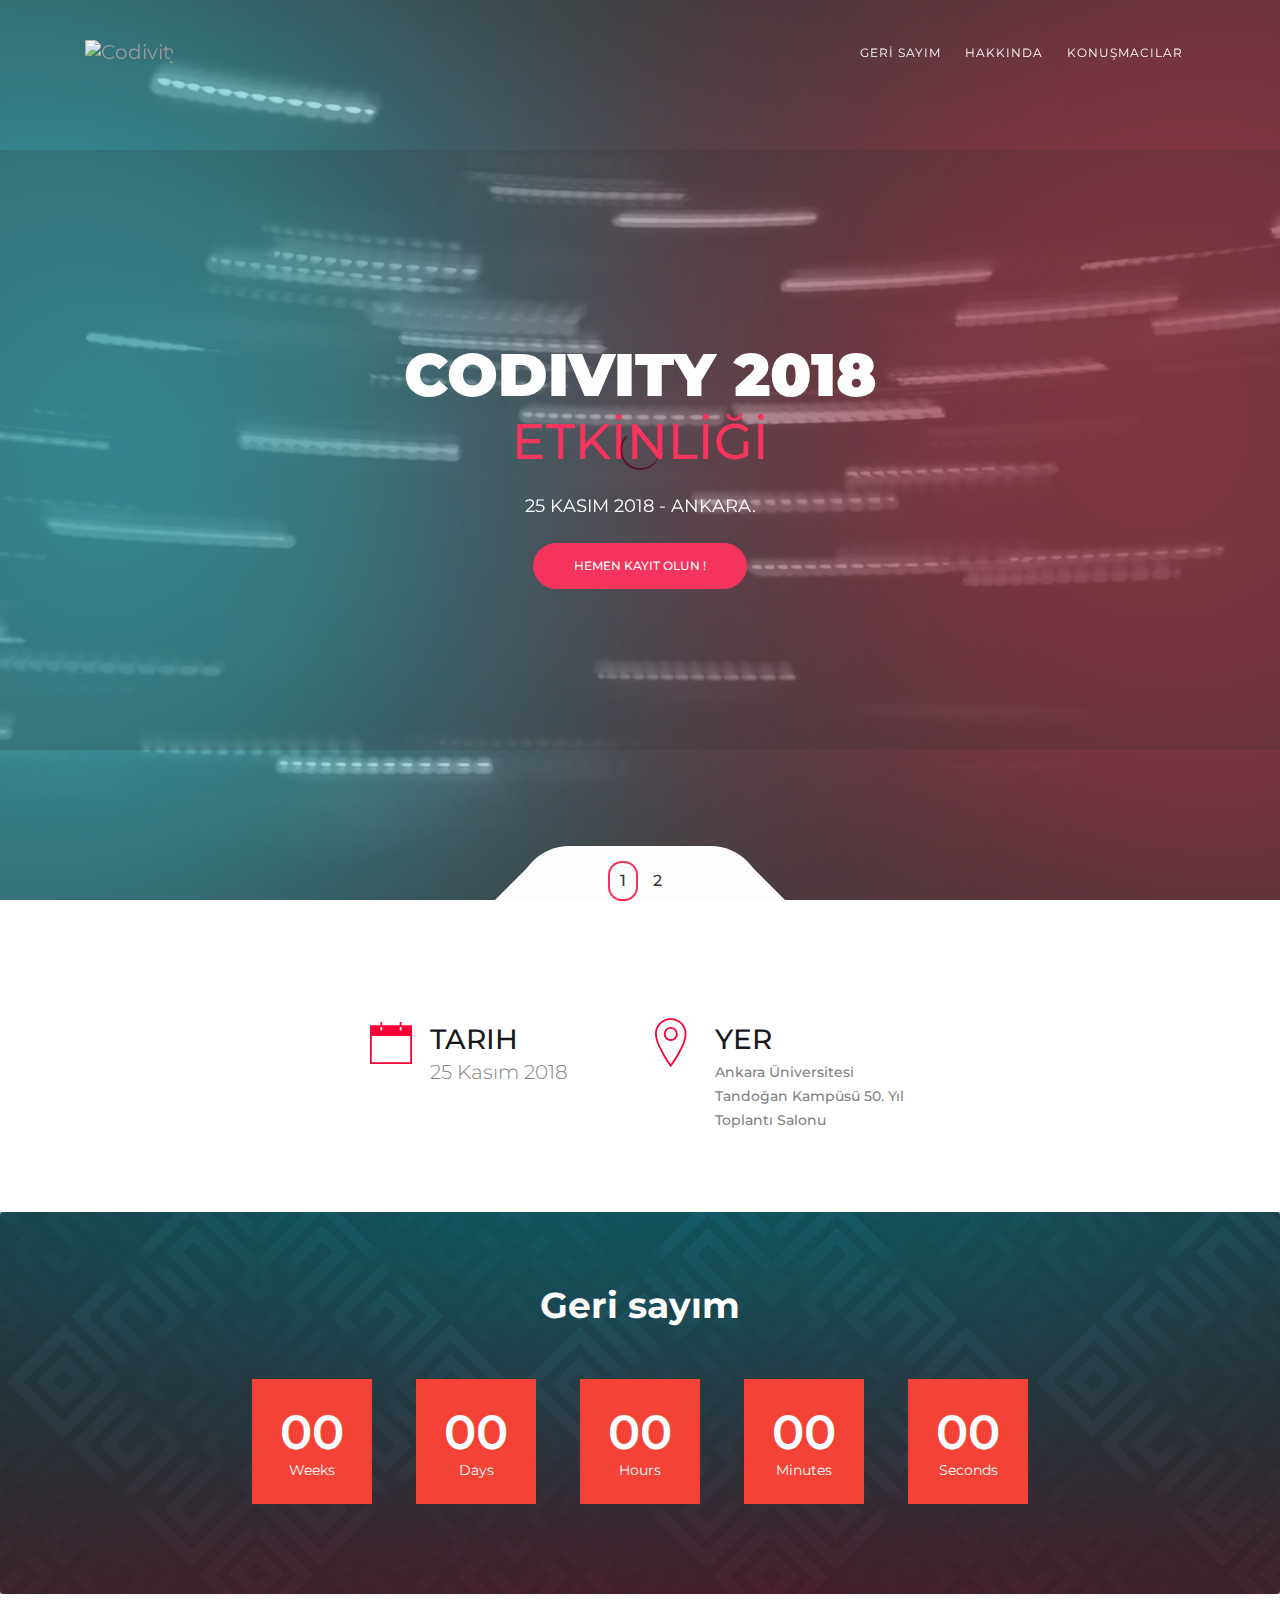
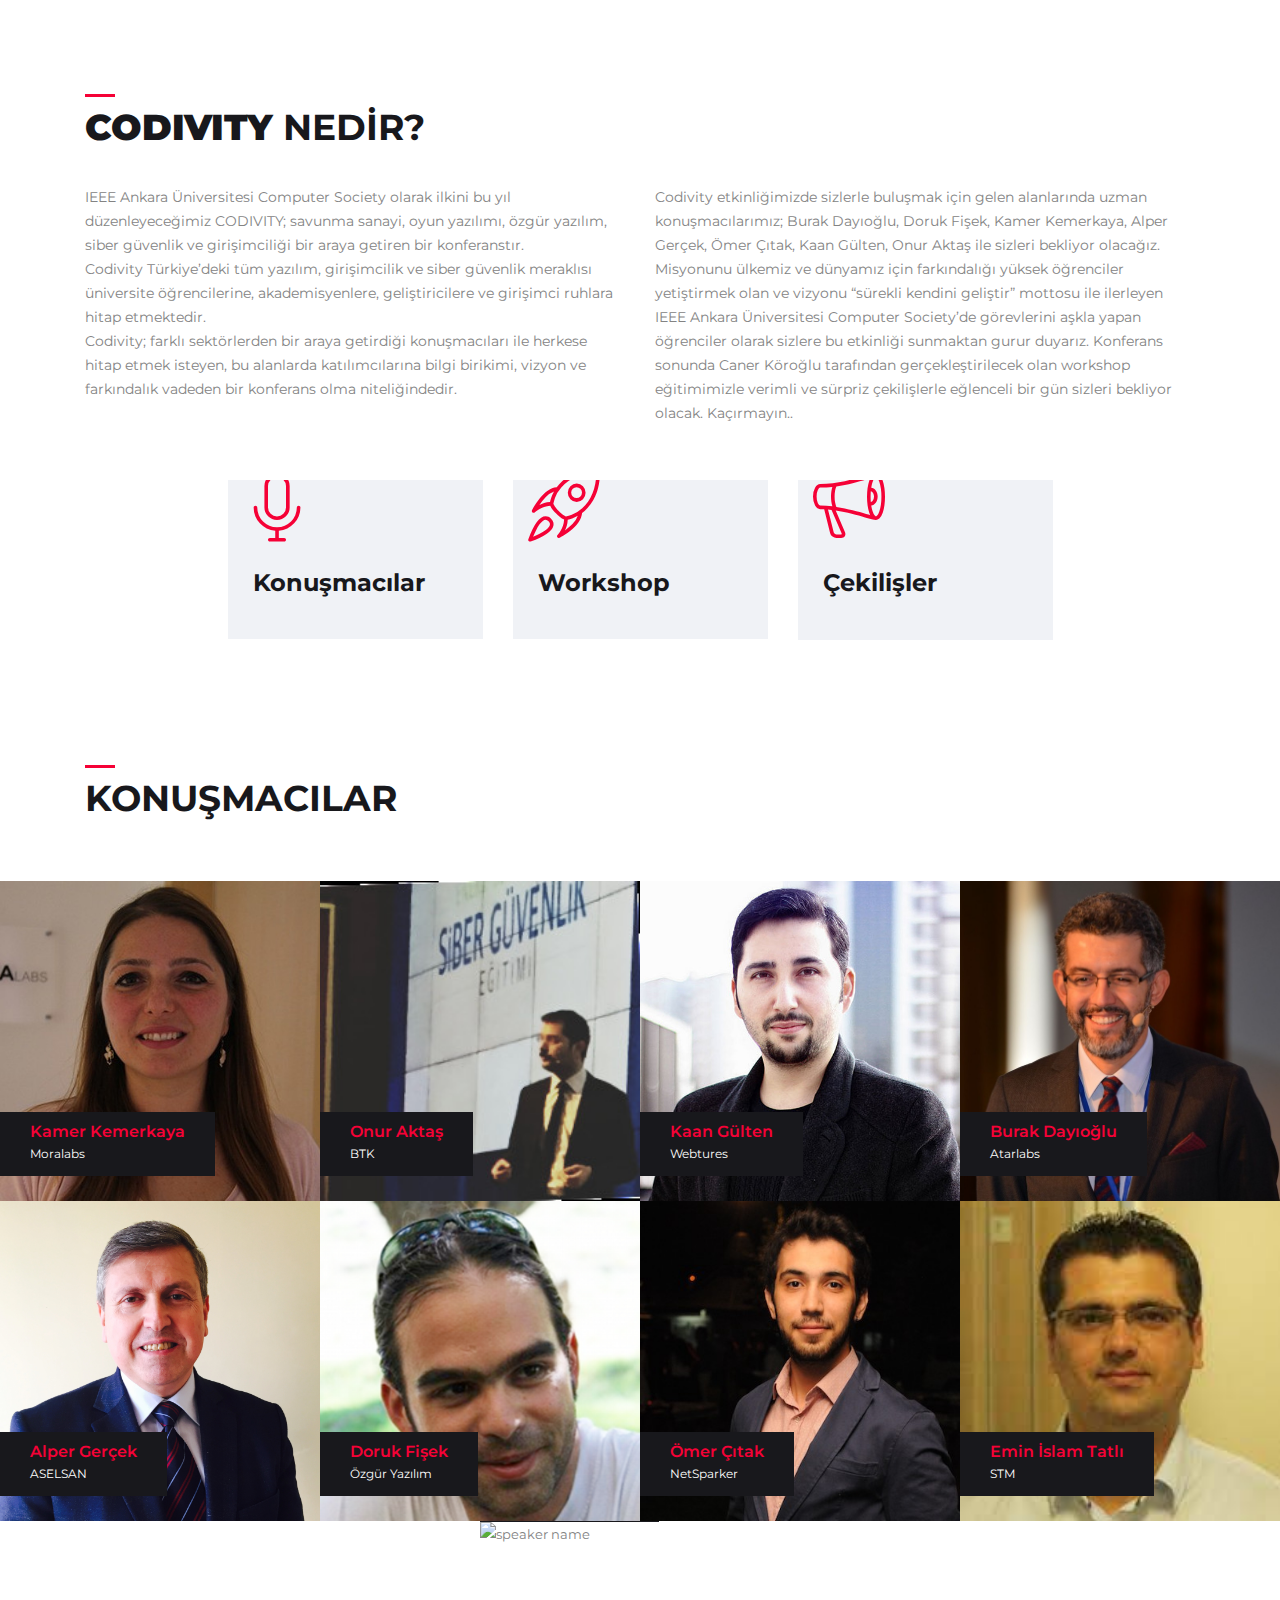
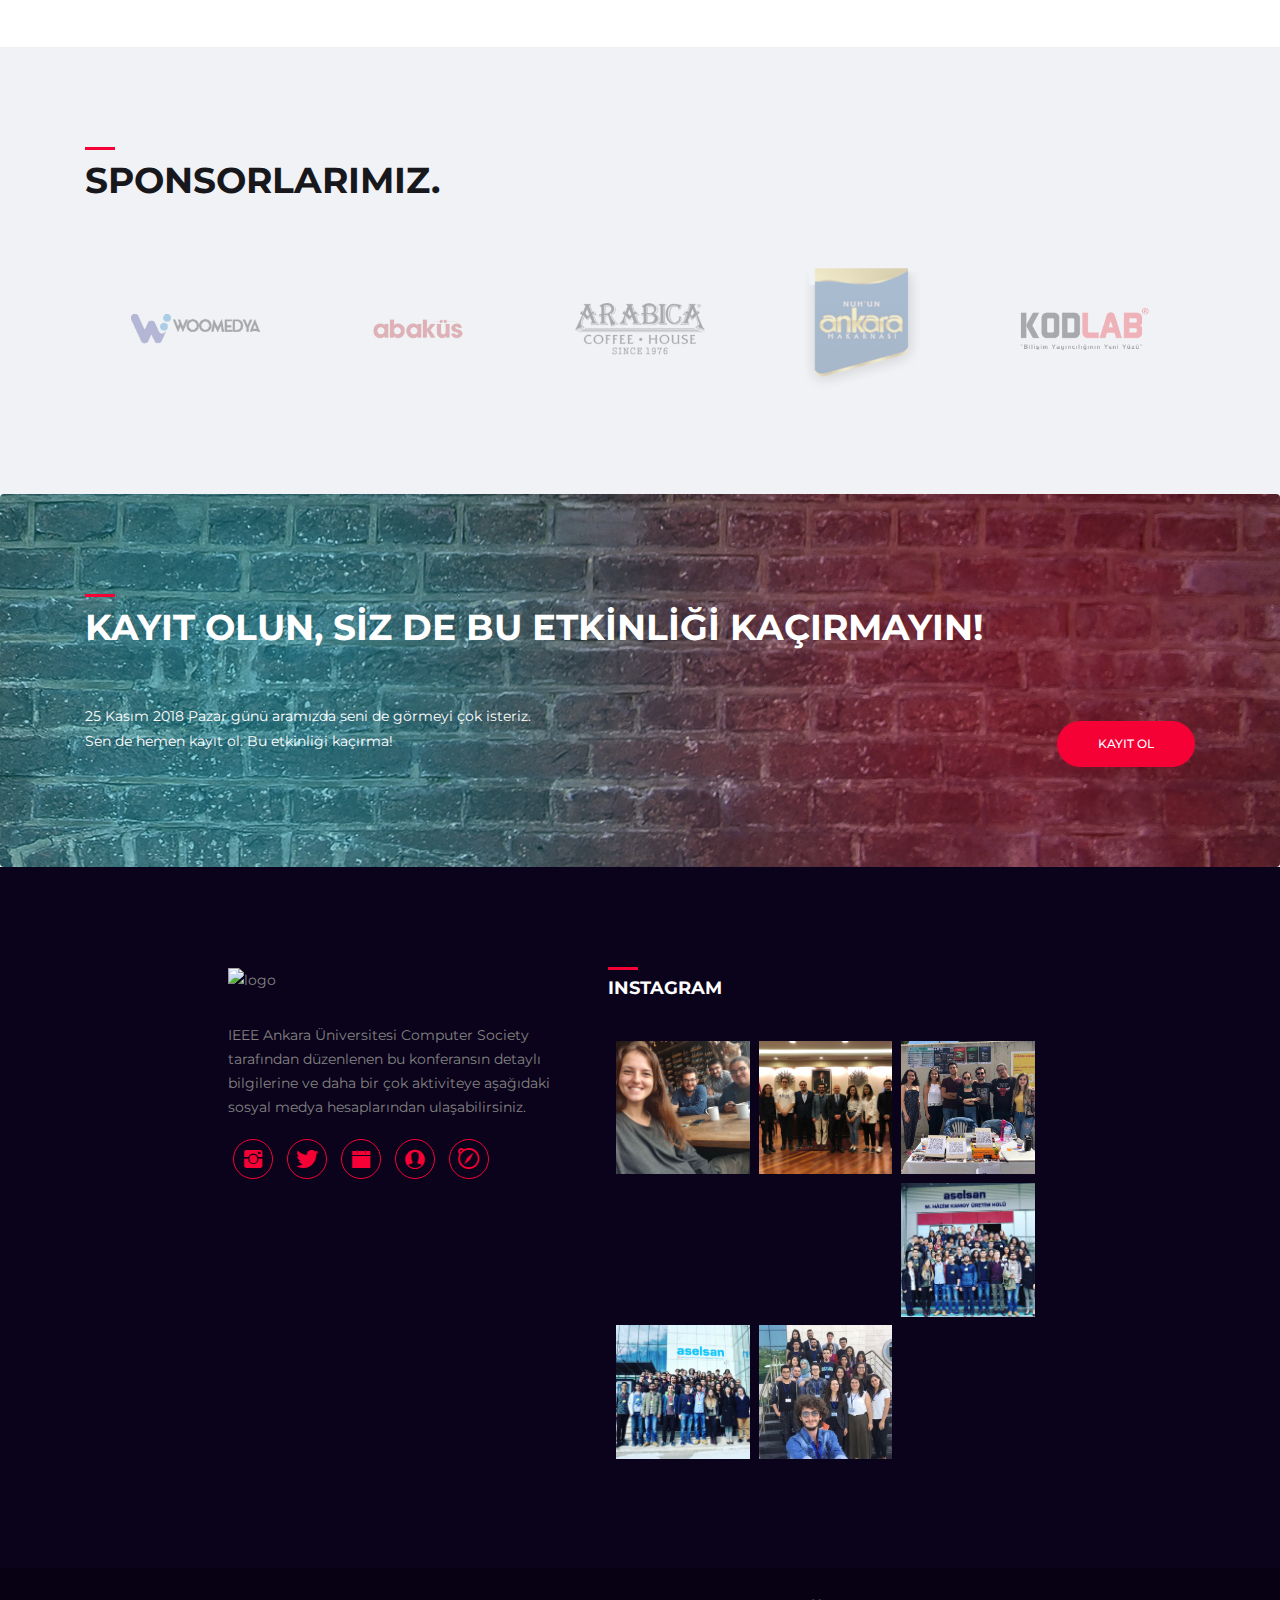
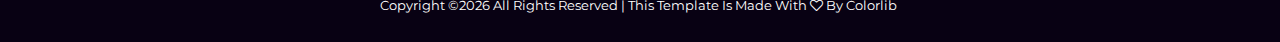
==== commit 2e58ee1c: "Merge branch 'origin/branch-2' of https://github.com/codivityankara/codivity.org into origin/branch-" ====
--- a/index.html
+++ b/index.html
@@ -92,8 +92,6 @@
                             <h2 class="cover-title">
                                                ad astra per aspera
                             </h2>
-                           
-
                         </div>
                     </div>
                 </div>
@@ -177,7 +175,7 @@
                         IEEE Ankara Üniversitesi Computer Society olarak ilkini bu yıl düzenleyeceğimiz CODIVITY; savunma sanayi, oyun yazılımı, özgür yazılım, siber güvenlik ve girişimciliği bir araya getiren bir konferanstır.
 
                          <br> Codivity Türkiye’deki tüm yazılım, girişimcilik ve siber güvenlik meraklısı üniversite öğrencilerine, akademisyenlere, geliştiricilere ve girişimci ruhlara hitap etmektedir.
-                        
+
                         <br> Codivity; farklı sektörlerden bir araya getirdiği konuşmacıları ile herkese hitap etmek isteyen, bu alanlarda katılımcılarına bilgi birikimi, vizyon ve farkındalık vadeden bir konferans olma niteliğindedir.
                          <br>
 
@@ -188,7 +186,7 @@
                         Codivity etkinliğimizde sizlerle buluşmak için gelen alanlarında uzman konuşmacılarımız; Burak Dayıoğlu, Doruk Fişek, Kamer Kemerkaya, Alper Gerçek, Ömer Çıtak, Kaan Gülten, Onur Aktaş ile sizleri bekliyor olacağız.
 
                         Misyonunu ülkemiz ve dünyamız için farkındalığı yüksek öğrenciler yetiştirmek olan ve vizyonu “sürekli kendini geliştir” mottosu ile ilerleyen IEEE Ankara Üniversitesi Computer Society’de görevlerini aşkla yapan öğrenciler olarak sizlere bu etkinliği sunmaktan gurur duyarız.
-                        
+
                         Konferans sonunda Caner Köroğlu tarafından gerçekleştirilecek olan workshop eğitimimizle verimli ve sürpriz çekilişlerle eğlenceli bir gün sizleri bekliyor olacak. Kaçırmayın..
 
                 </p>
@@ -202,11 +200,7 @@
                     <i class="lnr lnr-mic"></i>
                     <div class="content">
                         <h4>Konuşmacılar</h4>
-                        <ul style="list-style-type:circle">
-                            <li>Coffee</li>
-                            <li>Tea</li>
-                            <li>Milk</li>
-                        </ul>
+                     
                     </div>
                 </div>
             </div>
@@ -216,11 +210,7 @@
                     <i class="lnr lnr-rocket"></i>
                     <div class="content">
                         <h4>Workshop</h4>
-                        <ul style="list-style-type:circle">
-                            <li>Coffee</li>
-                            <li>Tea</li>
-                            <li>Milk</li>
-                        </ul>
+                     
                     </div>
                 </div>
             </div>
@@ -231,27 +221,13 @@
                     <div class="content">
                         <h4>Çekilişler</h4>
                         <ul style="list-style-type:circle">
-                            <li>Coffee</li>
-                            <li>Tea</li>
-                            <li>Milk</li>
+                          
                         </ul>
                     </div>
                 </div>
             </div>
 
-            <div class="col-12 col-md-6 col-lg-3">
-                <div class="icon_box_one">
-                    <i class="lnr lnr-clock"></i>
-                    <div class="content">
-                        <h4>Sponsorlarımız</h4>
-                        <ul style="list-style-type:circle">
-                            <li>Coffee</li>
-                            <li>Tea</li>
-                            <li>Milk</li>
-                        </ul>
-                    </div>
-                </div>
-            </div>
+            
         </div>
         <!--event features end-->
     </div>
@@ -444,7 +420,8 @@
         </div>
         <div class="row justify-content-center align-items-center">
             <div class="col-md-9 text-md-left text-center color-light">
-                Lorem ipsum dolor sit amet, consectetur adipiscing elit. In rhoncus massa nec gravida tempus. Integer iaculis in aazzzCurabitur a pulvinar nunc. Maecenas laoreet finibus lectus, at volutpat ligula euismod.
+                25 Kasım 2018 Pazar günü aramızda seni de görmeyi çok isteriz. <br>
+                Sen de hemen kayıt ol. Bu etkinliği kaçırma!
             </div>
             <div class="col-md-3 text-md-right text-center">
                 <a href="https://www.eventbrite.com/e/codivity-tickets-51568210907" class="btn btn-primary btn-rounded mt30">Kayıt Ol</a>
@@ -468,7 +445,7 @@
                     </div>
                     <div class="footer_box_body">
                         <p>
-                            Lorem ipsum dolor sit amet, consectetur adipiscing elit. In rhoncus massa nec gravida tempus. Integer iaculis in aazzzCurabitur a pulvinar nunc. Maecenas laoreet finibus lectus, at volutpat ligula euismod.
+                             IEEE Ankara Üniversitesi Computer Society tarafından düzenlenen bu konferansın detaylı bilgilerine ve daha bir çok aktiviteye aşağıdaki sosyal medya hesaplarından ulaşabilirsiniz.
                         </p>
                         <ul class="footer_social">
                             <li>
@@ -481,7 +458,7 @@
                                 <a href="#"><i class="ion-ios-calendar"></i></a>
                             </li>
                             <li>
-                                <a href="#"><i class="ion-ios-contact"></i></a>
+                                <a href="mailto: info@codivity.org"><i class="ion-ios-contact"></i></a>
                             </li>
                             <li>
                                 <a href="https://www.google.com.tr/maps/place/Ankara+University+Faculty+of+Pharmacy/@39.9356781,32.8324509,17z/data=!3m1!4b1!4m5!3m4!1s0x14d34ee65082c647:0xb838db77431fdbea!8m2!3d39.9356781!4d32.8346396" target = "_blank"><i class="ion-compass"></i></a>
